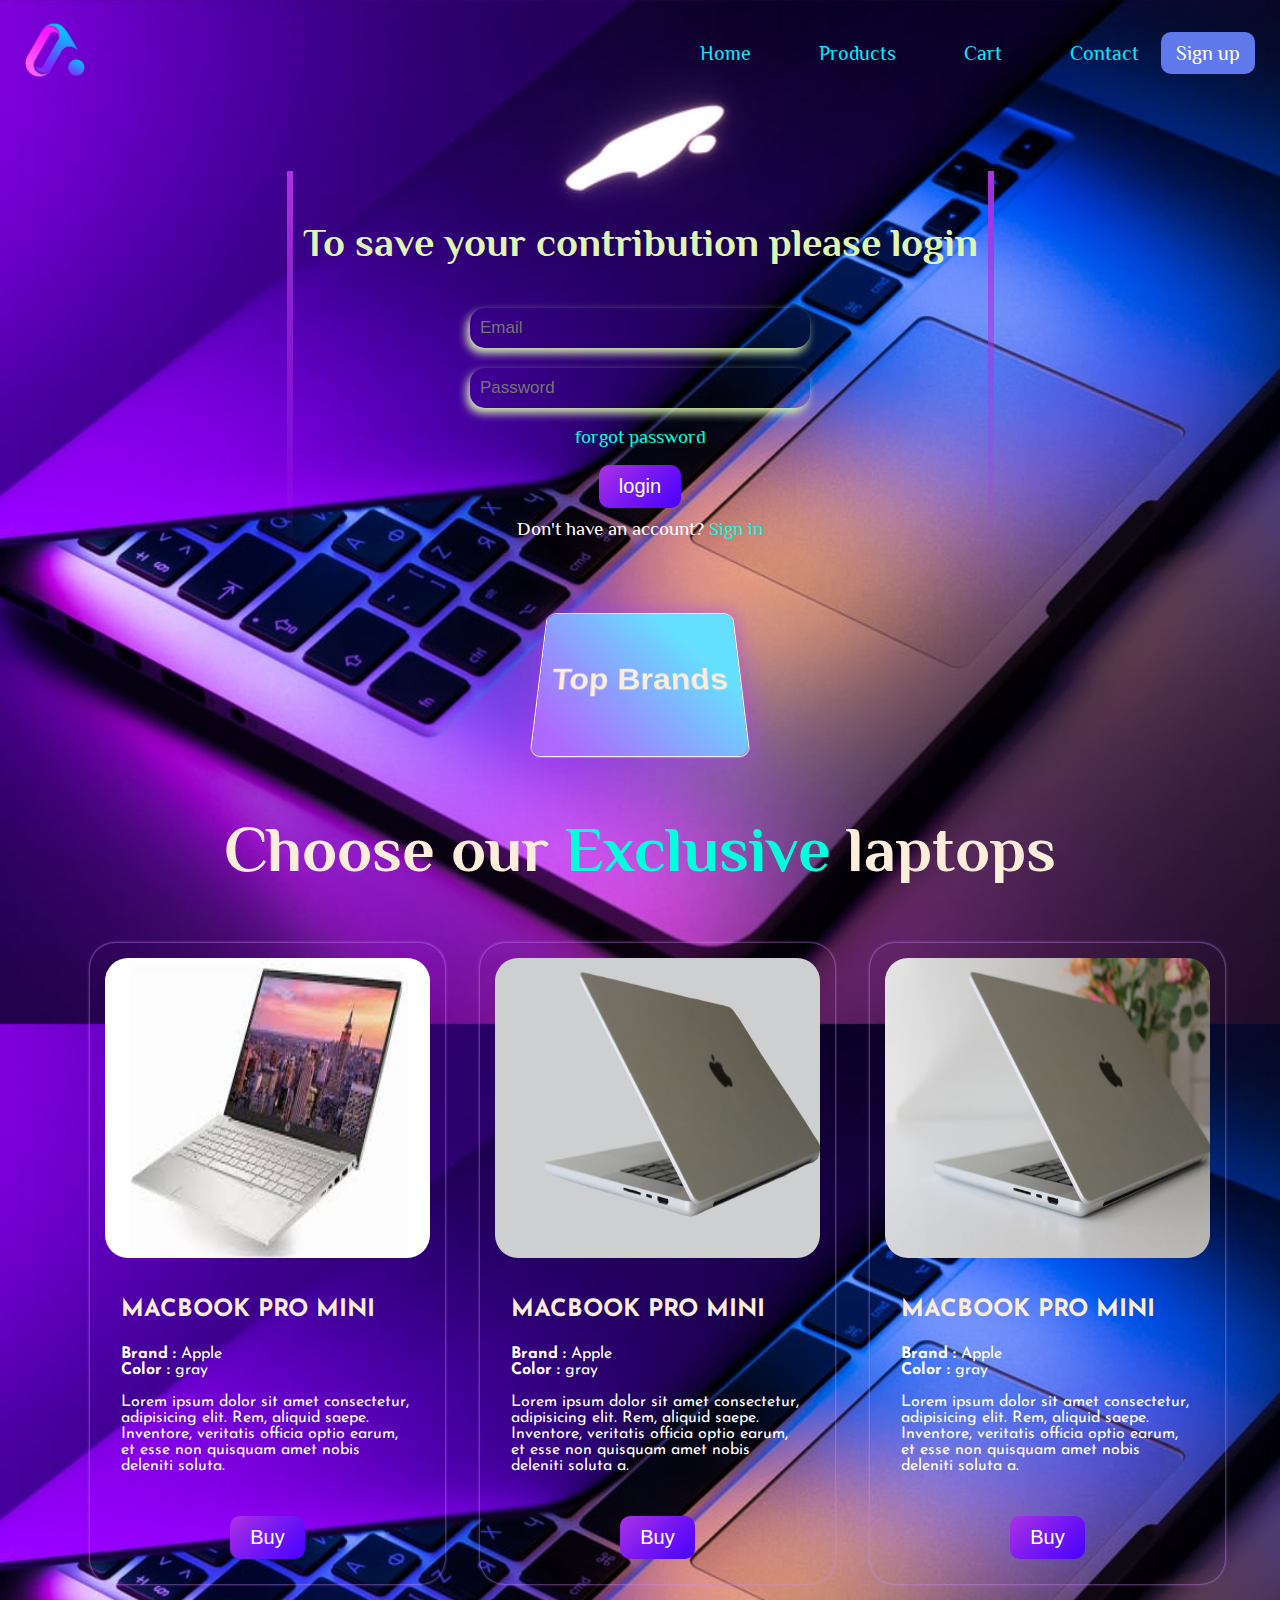
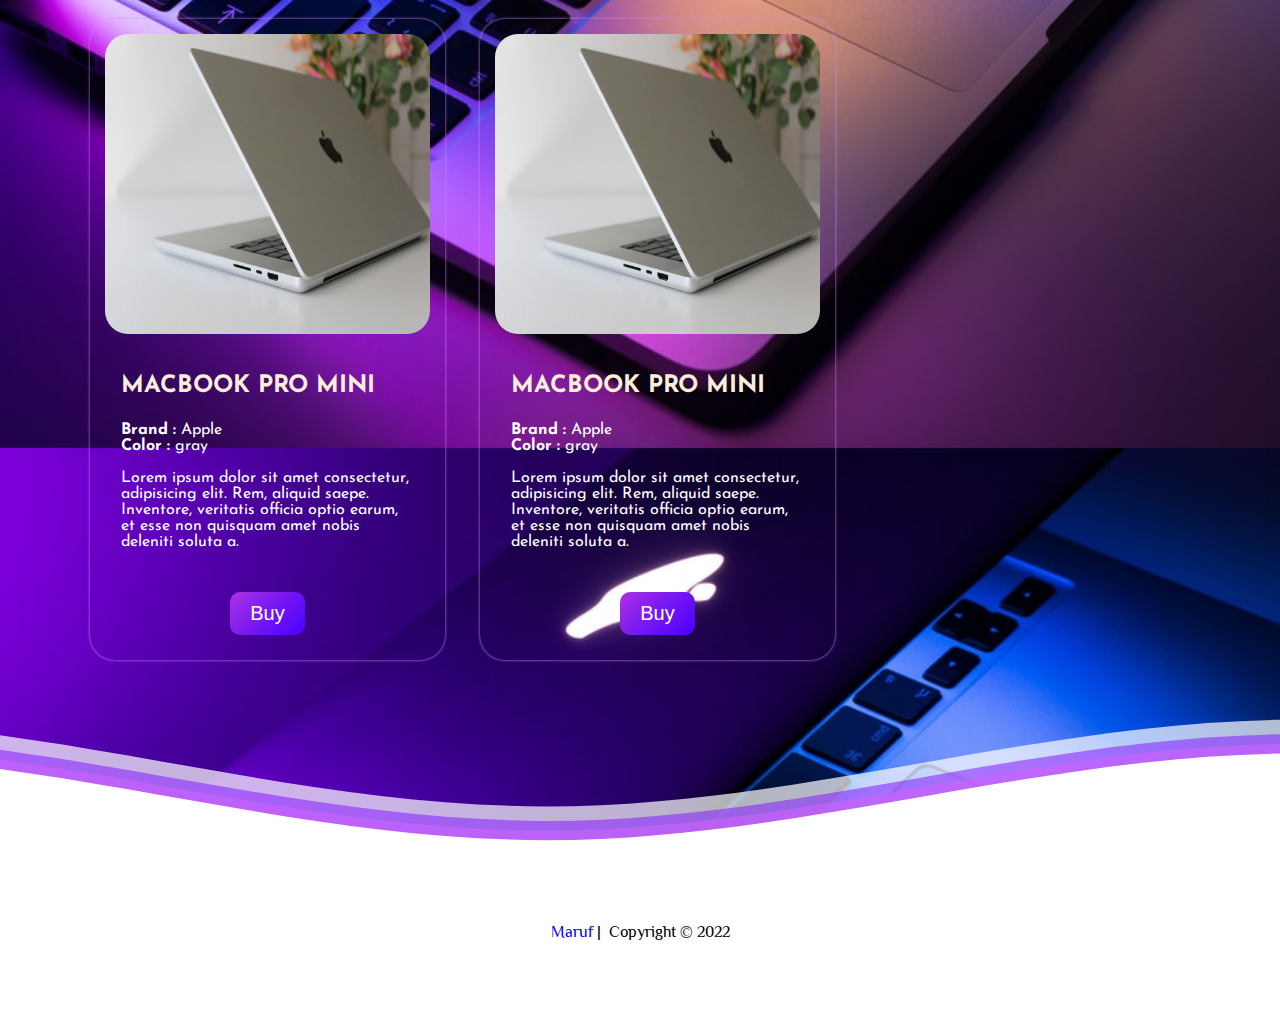
==== html&css/index.html @ 0e99685a "ui updated" ====
<!DOCTYPE html>
<html lang="en">
  <head>
    <meta charset="UTF-8" />
    <meta http-equiv="X-UA-Compatible" content="IE=edge" />
    <meta name="viewport" content="width=device-width, initial-scale=1.0" />
    <title>Document</title>
    <link rel="stylesheet" href="style.css" />
    <link
      rel="stylesheet"
      href="https://cdnjs.cloudflare.com/ajax/libs/animate.css/4.1.1/animate.min.css"
    />
  </head>
  <body>
    <header>
      <nav class="navbar">
        <div>
          <img class="nav-img" src="img/logo.png" alt="" />
        </div>
        <div>
          <div class="right-nav nav-flex-column">
            <div class="nav-item nav-flex-column">
              <a href="" class="nav-attribute">Home</a>
              <a href="" class="nav-attribute">Products</a>
              <a href="" class="nav-attribute">Cart</a>
              <a href="" class="nav-attribute">Contact</a>
            </div>
            <div>
              <a class="signup-btn">Sign up</a>
            </div>
          </div>
        </div>
      </nav>
    </header>
    <section class="section-1">
      <div class="login">
        <h2 class="login-heading">To save your contribution please login</h2>
        <input placeholder="Email" type="text" />
        <input placeholder="Password" type="password" />
        <a class="auth-link special-color" href="http://google.com"
          >forgot password</a
        >
        <button class="button">login</button>
        <div>
          <a class="auth-link special-color" href="http://"
            ><span class="colour-White">Don't have an account?</span> Sign in
          </a>
        </div>
      </div>
      <section class="extra-section">
        <div class="all">
          <div class="lefter">
            <div class="text">APPLE</div>
          </div>
          <div class="left">
            <div class="text">HP</div>
          </div>
          <div class="center">
            <div class="explainer"><span>Top Brands</span></div>
          </div>
          <div class="right">
            <div class="text">ASUS</div>
          </div>
          <div class="righter">
            <div class="text nf">LENOVO</div>
          </div>
        </div>
      </section>
      <h1>Choose our <span class="special-color">Exclusive</span> laptops</h1>
      <div>
        <div class="container">
          <div class="product">
            <img class="box" src="img/lp4.jpg" alt="" />
            <div class="module">
              <p class="product-name">
                <strong>MACBOOK PRO MINI</strong> <br />
              </p>
              <strong>Brand :</strong> Apple <br />
              <strong>Color :</strong> gray <br />
              <p>
                Lorem ipsum dolor sit amet consectetur, adipisicing elit. Rem,
                aliquid saepe. Inventore, veritatis officia optio earum, et esse
                non quisquam amet nobis deleniti soluta.
              </p>
            </div>
            <button class="button">Buy</button>
          </div>
          <div class="product">
            <img class="box" src="img/lp1.png" alt="" />
            <div class="module">
              <p class="product-name">
                <strong>MACBOOK PRO MINI</strong> <br />
              </p>
              <strong>Brand :</strong> Apple <br />
              <strong>Color :</strong> gray <br />
              <p>
                Lorem ipsum dolor sit amet consectetur, adipisicing elit. Rem,
                aliquid saepe. Inventore, veritatis officia optio earum, et esse
                non quisquam amet nobis deleniti soluta a.
              </p>
            </div>
            <button class="button">Buy</button>
          </div>
          <div class="product">
            <img class="box" src="img/lp2.jpg" alt="" />
            <div class="module">
              <p class="product-name">
                <strong>MACBOOK PRO MINI</strong> <br />
              </p>
              <strong>Brand :</strong> Apple <br />
              <strong>Color :</strong> gray <br />
              <p>
                Lorem ipsum dolor sit amet consectetur, adipisicing elit. Rem,
                aliquid saepe. Inventore, veritatis officia optio earum, et esse
                non quisquam amet nobis deleniti soluta a.
              </p>
            </div>
            <button class="button">Buy</button>
          </div>
          <div class="product">
            <img class="box" src="img/lp2.jpg" alt="" />
            <div class="module">
              <p class="product-name">
                <strong>MACBOOK PRO MINI</strong> <br />
              </p>
              <strong>Brand :</strong> Apple <br />
              <strong>Color :</strong> gray <br />
              <p>
                Lorem ipsum dolor sit amet consectetur, adipisicing elit. Rem,
                aliquid saepe. Inventore, veritatis officia optio earum, et esse
                non quisquam amet nobis deleniti soluta a.
              </p>
            </div>
            <button class="button">Buy</button>
          </div>
          <div class="product">
            <img class="box" src="img/lp2.jpg" alt="" />
            <div class="module">
              <p class="product-name">
                <strong>MACBOOK PRO MINI</strong> <br />
              </p>
              <strong>Brand :</strong> Apple <br />
              <strong>Color :</strong> gray <br />
              <p>
                Lorem ipsum dolor sit amet consectetur, adipisicing elit. Rem,
                aliquid saepe. Inventore, veritatis officia optio earum, et esse
                non quisquam amet nobis deleniti soluta a.
              </p>
            </div>
            <button class="button">Buy</button>
          </div>
        </div>
      </div>

      <!------------------------------- footer --------------------------------------------->
      <!--Waves Container-->
      <div class="dewo">
        <svg
          class="waves"
          xmlns="http://www.w3.org/2000/svg"
          xmlns:xlink="http://www.w3.org/1999/xlink"
          viewBox="0 24 150 28"
          preserveAspectRatio="none"
          shape-rendering="auto"
        >
          <defs>
            <path
              id="gentle-wave"
              d="M-160 44c30 0 58-18 88-18s 58 18 88 18 58-18 88-18 58 18 88 18 v44h-352z"
            />
          </defs>
          <g class="parallax">
            <use
              xlink:href="#gentle-wave"
              x="48"
              y="0"
              fill="rgba(255,255,255,0.7)"
            />
            <use
              xlink:href="#gentle-wave"
              x="48"
              y="3"
              fill="rgba(136, 33, 255, 0.568)"
            />
            <use
              xlink:href="#gentle-wave"
              x="48"
              y="5"
              fill="rgba(205, 98, 255, 0.603)"
            />
            <use xlink:href="#gentle-wave" x="48" y="7" fill="#fff" />
          </g>
        </svg>
        <div class="content flex">
          <p>
            <a href="https://github.com/mamaruf04?tab=repositories"> Maruf</a>
            |  Copyright © 2022
          </p>
        </div>
      </div>
      <!--Waves end-->
    </section>
  </body>
</html>
---- html&css/style.css ----
@import url("https://fonts.googleapis.com/css2?family=Josefin+Sans:wght@300;400;700&family=Philosopher:wght@400;700&display=swap");

html,
body {
  background-image: url(bg.jpg);
  background-size: contain;
  margin: 0;
}
.navbar {
  font-family: Philosopher;
  padding: 20px 25px;
  display: flex;
  justify-content: space-between;
  align-items: flex-start;
}
.nav-img {
  width: 60px;
}
.nav-item {
  width: 50%;
  display: flex;
  font-size: 20px;
  font-weight: 500;
  justify-content: space-evenly;
  align-items: flex-end;
  text-decoration: none;
  color: white;
  transition: 0.2s;
  padding: 12px;
  gap: 3rem;
}
.right-nav .nav-item a {
  padding: 10px;
}
.nav-attribute {
  color: rgb(0, 238, 255);
  padding: 0 5px;
  text-decoration: none;
}
.nav-attribute:hover {
  color: rgb(221, 247, 178);
  transition: 0.2s ease-out;
}
.right-nav {
  display: flex;
  align-items: center;
  justify-content: space-between;
}
.signup-btn {
  background-color: rgb(96, 122, 236);
  padding: 10px 15px;
  border-radius: 10px;
  color: white;
  font-size: 20px;
  transition: 0.2s;
}
.signup-btn:hover {
  background-color: white;
  color: rgb(96, 122, 236);
  transition: 0.2s;
}
.section-1 {
  margin: 0 auto 0 auto;
  background-size: contain;
  display: flex;
  overflow: hidden;
  flex-direction: column;
  justify-content: center;
  align-items: center;
  font-family: "Philosopher", sans-serif;
  /* color: rgba(136, 33, 255, 0.568); */
}
.login-heading {
  font-size: 2.5rem;
  color: rgb(221, 247, 178);
}
.login {
  display: flex;
  flex-direction: column;
  justify-content: center;
  align-items: center;
  margin-top: 65px;
  padding: 10px;
  border-width: 6px;
  border-style: solid;
  border-image: linear-gradient(to bottom, #ac32e4, rgba(0, 0, 0, 0)) 1 100%;
}
h1 {
  font-size: 4rem;
  color: #fdeedc;
  border-radius: 15px;
  padding: 15px;
}
.special-color {
  color: rgb(0, 255, 221);
}
input {
  background: none;
  box-shadow: rgb(221, 247, 178) -3px 5px 10px;
  font-size: 17px;
  color: #ffffff;
  padding: 10px 10px;
  width: 20rem;
  border: none;
  border-radius: 15px;
  margin: 10px 0;
}
input:hover {
  box-shadow: rgb(221, 247, 178) -8px 5px 20px;
  border: none;
}
.button {
  background: linear-gradient(-225deg, #ac32e4 0%, #7918f2 48%, #4801ff 100%);
  padding: 10px 20px;
  border-radius: 10px;
  color: white;
  font-size: 20px;
  transition: 0.2s;
  border: none;
  margin: 10px 0;
}
.button:hover {
  background: radial-gradient(
    circle at 10% 20%,
    rgb(64, 84, 178) 0%,
    rgb(219, 2, 234) 90%
  );
  color: white;
  transform: translate(-2px, 1px);
}
.auth-link {
  margin: 8px;
  font-size: 1.2rem;
  /* color: rgb(96, 122, 236); */
  font-weight: 500;
}
.colour-White {
  color: #ffffff;
}
a {
  text-decoration: none;
}
.module {
  font-family: "Josefin Sans", sans-serif;
  max-width: 350px;
  padding: 1rem;
  color: rgb(255, 255, 255);
  border-width: 3px;
  border-image: linear-gradient(to bottom, rgb(0, 255, 221), rgba(1, 0, 0, 0)) 1
    100%;
}
.container {
  max-width: 1100px;
  height: 100%;
  display: grid;
  flex-wrap: wrap;
  grid-template-columns: repeat(3, 1fr);
  justify-content: space-between;
  align-items: center;
  margin-bottom: 50px;
  gap: 35px;
}
.product {
  display: flex;
  flex-direction: column;
  justify-content: center;
  align-items: center;
  padding: 15px;
  border-radius: 25px;
  box-shadow: rgb(207, 140, 252) 0px 0px 3px 0px;
  transition: all 0.4s;
}
.product:hover {
  box-shadow: rgb(207, 140, 252) 0px 0px 5px 3px;
  transition: all 0.4s;
}
.product-name {
  font-size: 1.5rem;
  color: #fdeedc;
}
.container .product .box {
  width: 325px;
  height: 300px;
  border-radius: 23px;
  box-shadow: rgb(222, 184, 248) 0px 0px 0px 0px;
  background-color: #cdcfd1;
}

/* -------------
section extra
---------------- */

.extra-section {
  font-family: "Raleway", sans-serif;
  position: relative;
  /* background-image: radial-gradient(circle at center, #899dc4, #495d84); */
  background-size: cover;
  background-repeat: no-repeat;
  height: 100%;
  /* overflow: hidden; */
  display: flex;
  justify-content: center;
  align-items: center;
  /* background: radial-gradient(ellipse at bottom, #1b2735, #090a0f); */
  font-weight: 300;
  margin-top: 3rem;
}
.all {
  display: flex;
  perspective: 10px;
  transform: perspective(300px) rotateX(20deg);
  will-change: perspective;
  perspective-origin: center center;
  transition: all 1.3s ease-out;
  justify-content: center;
  transform-style: preserve-3d;
}
.all:hover {
  perspective: 1000px;
  transition: all 1.3s ease-in;
  transform: perspective(10000px) rotateX(0deg);
}
.all.text {
  opacity: 1;
}
.all > div {
  opacity: 1;
  transition-delay: 0s;
}
.all.explainer {
  opacity: 0;
}
.left,
.center,
.right,
.lefter,
.righter {
  width: 200px;
  height: 150px;
  transform-style: preserve-3d;
  border-radius: 10px;
  border: 1px solid #fff;
  box-shadow: 0 0 20px 5px rgba(170, 53, 248, 0.4);
  opacity: 1;
  transition: all 0.3s ease;
  transition-delay: 1s;
  position: relative;
  background-position: center center;
  background-size: cover;
  background-repeat: no-repeat;
  cursor: pointer;
  background-blend-mode: color-burn;
}
.left:hover,
.center:hover,
.right:hover,
.lefter:hover,
.righter:hover {
  box-shadow: 0 0 20px 10px rgba(129, 129, 255, 0.6);
  background-color: rgba(219, 165, 255, 0.137);
}

.text {
  transform: translateY(30px);
  opacity: 1;
  transition: all 0.3s ease;
  bottom: 0;
  left: 5px;
  position: absolute;
  will-change: transform;
  color: rgb(255, 255, 255);
  font-weight: 600;
  text-shadow: 0 0 5px rgba(100, 100, 255, 0.6);
  width: 100%;
  text-align: center;
}
.lefter {
  transform: translateX(-60px) translateZ(-50px) rotateY(-10deg);
  /* background-image: url(https://cdn3.iconfinder.com/data/icons/other-icons/48/organization-512.png); */
  background-image: url(bg.jpg);
}
.left {
  transform: translateX(-30px) translateZ(-25px) rotateY(-5deg);
  /* background-image: url(https://cdn3.iconfinder.com/data/icons/other-icons/48/creative_draw-512.png); */
  background-image: url(img/lp4.jpg);
}
.center {
  opacity: 1;
  /* background-image: url(https://cdn3.iconfinder.com/data/icons/other-icons/48/app_window-512.png); */
  background-image: url(img/lp5.png);
}
.right {
  transform: translateX(30px) translateZ(-25px) rotateY(5deg);
  /* background-image: url(https://cdn3.iconfinder.com/data/icons/other-icons/48/cloud_weather-512.png); */
  background-image: url(img/lp6.jpg);
}
.righter {
  transform: translateX(60px) translateZ(-50px) rotateY(10deg);
  /* background-image: url(https://cdn3.iconfinder.com/data/icons/other-icons/48/search-512.png); */
  background-image: url(img/lp3.jpg);
}
.explainer {
  font-weight: 700;
  font-size: 2rem;
  color: #fdeedc;
  transition: all 0.6s ease;
  width: 100%;
  height: 100%;
  background: linear-gradient(
    45.8deg,
    rgb(175, 104, 254) 9.3%,
    rgb(101, 223, 255) 75.1%
  );
  /* background-image: radial-gradient(
    circle at center top,
    rgb(207, 140, 252),
    rgb(58, 94, 255)
  ); */
  border-radius: 10px;
  /* text-shadow: 0 0 10px rgba(255, 255, 255, 0.514); */
  display: flex;
  justify-content: center;
  align-items: center;
  text-align: center;
}

/* ------------------------------------------footer--------------------------- */
.dewo {
  width: 100%;
}
.content {
  position: relative;
  height: 20vh;
  text-align: center;
  background-color: white;
  font-family: "Philosopher", sans-serif;
}
.flex {
  /*Flexbox for containers*/
  display: flex;
  justify-content: center;
  align-items: center;
  text-align: center;
}

.waves {
  position: relative;
  width: 100%;
  height: 15vh;
  margin-bottom: -7px; /*Fix for safari gap*/
  min-height: 100px;
  max-height: 150px;
}

/* .content {
  position: relative;
  height: 20vh;
  text-align: center;
  background-color: rgb(205, 98, 255);
} */

/* Animation */

.parallax > use {
  animation: move-forever 25s cubic-bezier(0.55, 0.5, 0.45, 0.5) infinite;
}
.parallax > use:nth-child(1) {
  animation-delay: -2s;
  animation-duration: 7s;
}
.parallax > use:nth-child(2) {
  animation-delay: -3s;
  animation-duration: 10s;
}
.parallax > use:nth-child(3) {
  animation-delay: -4s;
  animation-duration: 13s;
}
.parallax > use:nth-child(4) {
  animation-delay: -5s;
  animation-duration: 20s;
}
@keyframes move-forever {
  0% {
    transform: translate3d(-90px, 0, 0);
  }
  100% {
    transform: translate3d(85px, 0, 0);
  }
}
/*-----------------
 responsive 
 ------------------*/
@media only screen and (max-width: 644px) {
  body {
    background-image: url(bg.jpg);
    background-size: cover;
    margin: 0;
  }
  .nav-flex-column {
    flex-direction: column;
    justify-content: center;
    align-items: center;
    margin-bottom: 40px;
  }
  .right-nav {
    position: fixed;
    height: 100vh;
    background: hsl(283, 100%, 63%);
    right: 0px;
    top: 0px;
    padding: 0rem 5rem;
    z-index: 1;
  }
  .login {
    margin-top: 0px;
  }
  .login-heading {
    font-size: 1rem;
  }

  h1 {
    font-size: 3rem;
    text-align: center;
    padding: 0.5rem;
  }
  .container {
    grid-template-columns: repeat(1, 1fr);
  }
  .module {
    padding: 1rem;
    margin: 0 1rem;
  }
  .button {
    padding: 10px 20 px;
    width: 5rem;
    font-size: 20px;
    font-weight: 700;
  }
  .product {
    /* margin-top: rem; */
    margin: 2rem;
  }

  /* -------------------------- */

  .all {
    flex-direction: column;
    perspective: 0px;
    transform: perspective(00px) rotateX(0deg);
    height: 100%;
    width: 100%;
    display: grid;
    grid-template-columns: repeat(1, 1fr);
    align-items: center;
  }
  .left {
    transform: translateX(0px) translateZ(0px) rotateY(0deg);
    order: 2;
  }
  .right {
    transform: translateX(0px) translateZ(0px) rotateY(0deg);
    order: 2;
  }
  .righter {
    transform: translateX(0px) translateZ(0px) rotateY(0deg);
    order: 2;
  }
  .lefter {
    transform: translateX(0px) translateZ(0px) rotateY(0deg);
    order: 2;
  }
  .center {
    order: 1;
    height: 90%;
  }
  .text {
    font-family: josefin sans;
    height: 100%;
    font-weight: 600;
    font-size: 1.6rem;
  }
  /* -----------footer------------------- */
  .waves {
    height: 40px;
    min-height: 40px;
  }
  .content {
    height: 30vh;
  }
  h1 {
    font-size: 24px;
  }
}
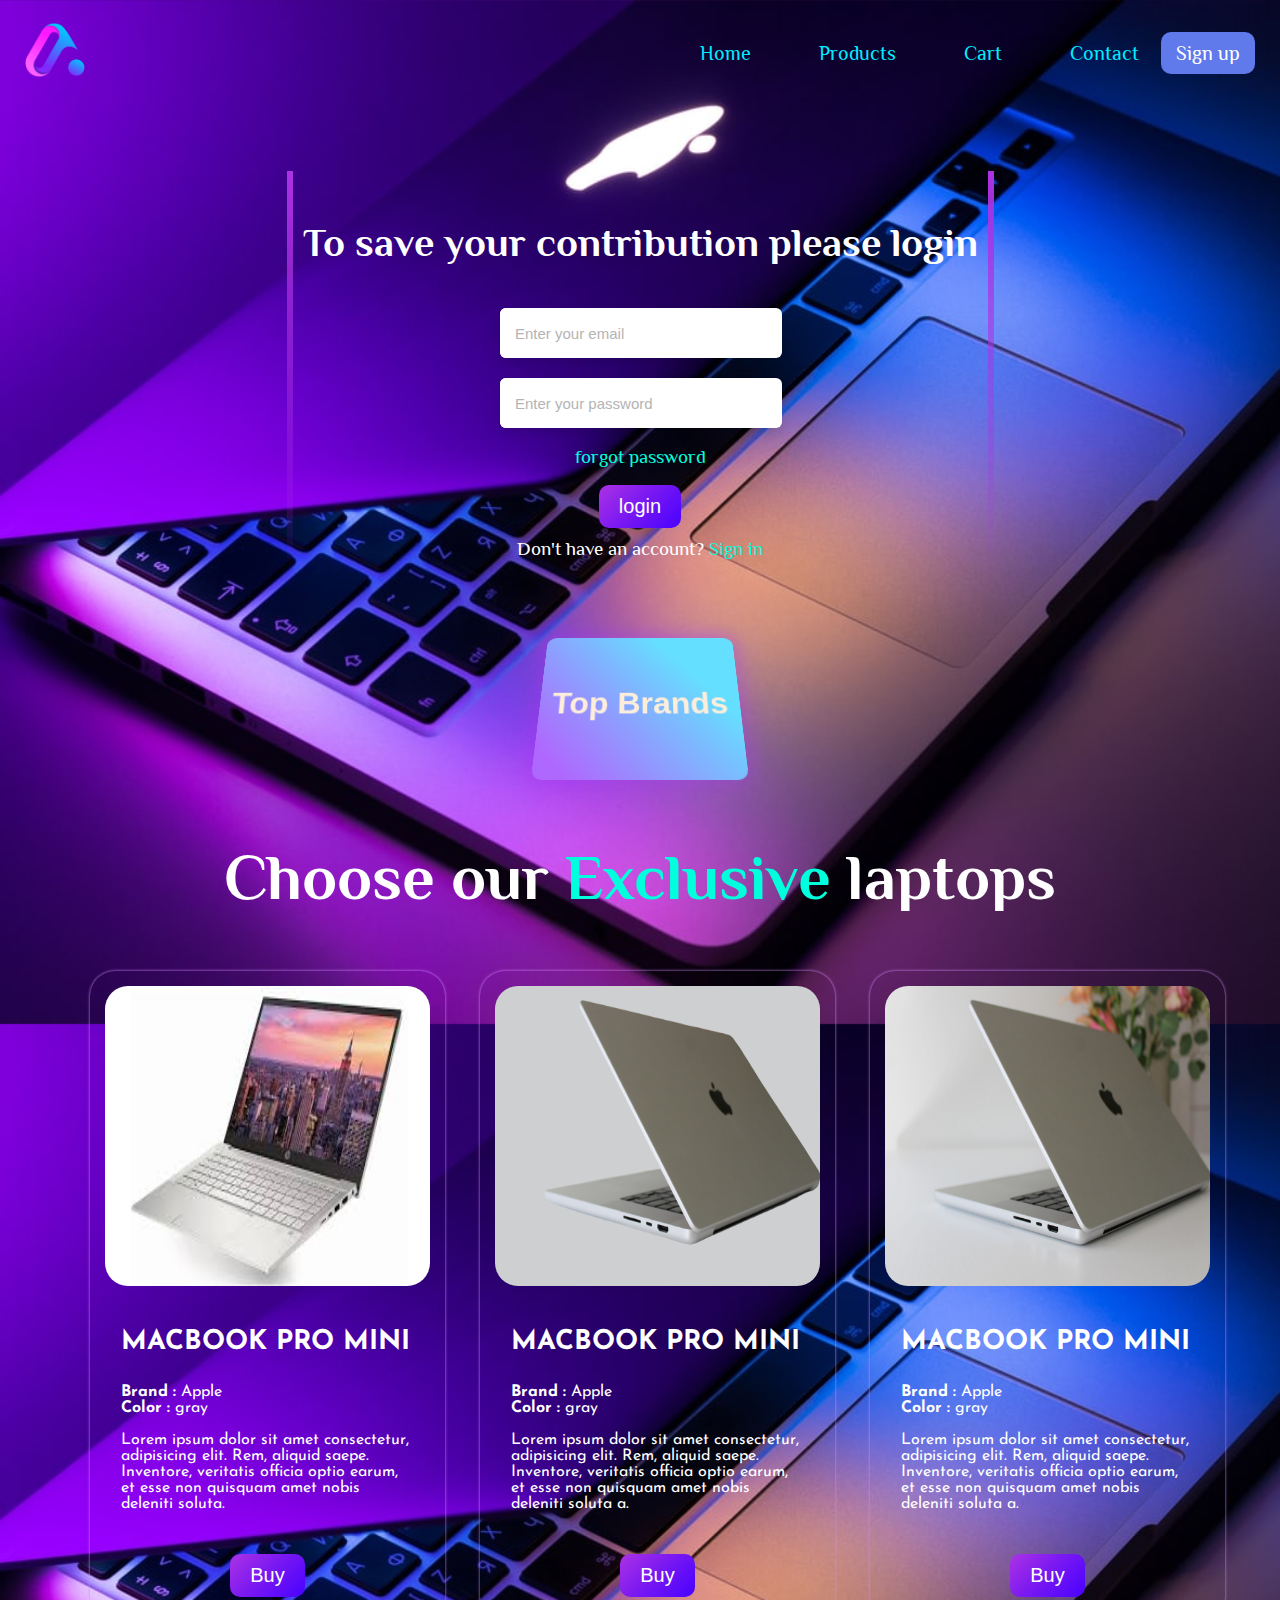
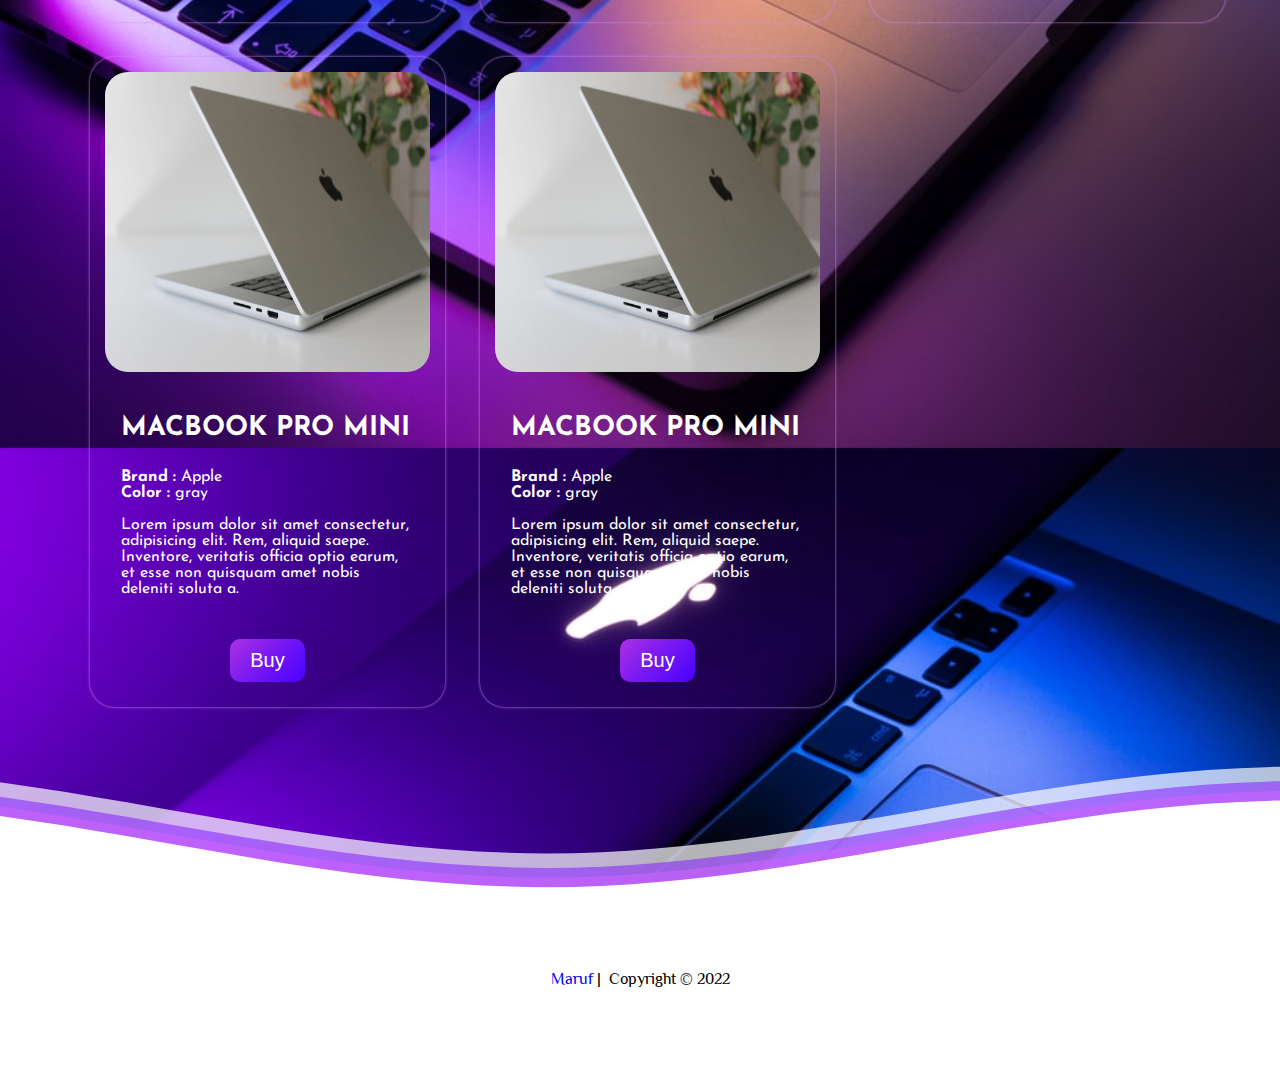
==== commit 4efb1ed5: "mobile nav ui updated" ====
--- a/html&css/index.html
+++ b/html&css/index.html
@@ -10,6 +10,13 @@
       rel="stylesheet"
       href="https://cdnjs.cloudflare.com/ajax/libs/animate.css/4.1.1/animate.min.css"
     />
+    <!-- Unicons CSS -->
+    <link
+      rel="stylesheet"
+      href="https://unicons.iconscout.com/release/v4.0.0/css/line.css"
+    />
+    <!-- nav css menu -->
+    <link href="https://css.gg/menu-right.css" rel="stylesheet" />
   </head>
   <body>
     <header>
@@ -18,7 +25,22 @@
           <img class="nav-img" src="img/logo.png" alt="" />
         </div>
         <div>
-          <div class="right-nav nav-flex-column">
+          <!-- ham bargar menu -->
+          <button class="menu" onclick="myFunction()" aria-label="Main Menu">
+            <svg width="100" height="100" viewBox="0 0 100 100">
+              <path
+                class="line line1"
+                d="M 20,29.000046 H 80.000231 C 80.000231,29.000046 94.498839,28.817352 94.532987,66.711331 94.543142,77.980673 90.966081,81.670246 85.259173,81.668997 79.552261,81.667751 75.000211,74.999942 75.000211,74.999942 L 25.000021,25.000058"
+              />
+              <path class="line line2" d="M 20,50 H 80" />
+              <path
+                class="line line3"
+                d="M 20,70.999954 H 80.000231 C 80.000231,70.999954 94.498839,71.182648 94.532987,33.288669 94.543142,22.019327 90.966081,18.329754 85.259173,18.331003 79.552261,18.332249 75.000211,25.000058 75.000211,25.000058 L 25.000021,74.999942"
+              />
+            </svg>
+          </button>
+          <!-- ----- -->
+          <div class="right-nav nav-btn-flex-column">
             <div class="nav-item nav-flex-column">
               <a href="" class="nav-attribute">Home</a>
               <a href="" class="nav-attribute">Products</a>
@@ -35,14 +57,42 @@
     <section class="section-1">
       <div class="login">
         <h2 class="login-heading">To save your contribution please login</h2>
-        <input placeholder="Email" type="text" />
-        <input placeholder="Password" type="password" />
+        <!-- Email input----- -->
+        <div class="input-field">
+          <input
+            type="email"
+            placeholder="Enter your email"
+            spellcheck="false"
+          />
+          <i class="uil uil-envelope email-icon"></i>
+        </div>
+        <!-- password input-->
+        <div class="input-field">
+          <input
+            placeholder="Enter your password"
+            type="password"
+            id="psw"
+            name="psw"
+            pattern="(?=.*\d)(?=.*[a-z])(?=.*[A-Z]).{8,}"
+            title="Must contain at least one number and one uppercase and lowercase letter, and at least 8 or more characters"
+            required
+          />
+          <i class="uil uil-check-circle" id="passOk"></i>
+        </div>
+        <!------------- password valid signal-->
+        <div id="message">
+          <p id="letter" class="invalid">A <b>lowercase</b> letter</p>
+          <p id="capital" class="invalid">A <b>uppercase</b> letter</p>
+          <p id="number" class="invalid">A <b>number</b></p>
+          <p id="length" class="invalid">Minimum <b>8 characters</b></p>
+        </div>
+        <!-- ------- -->
         <a class="auth-link special-color" href="http://google.com"
           >forgot password</a
         >
         <button class="button">login</button>
         <div>
-          <a class="auth-link special-color" href="http://"
+          <a class="auth-link special-color" href=""
             ><span class="colour-White">Don't have an account?</span> Sign in
           </a>
         </div>
@@ -201,4 +251,5 @@
       <!--Waves end-->
     </section>
   </body>
+  <script src="script.js"></script>
 </html>
--- a/html&css/style.css
+++ b/html&css/style.css
@@ -38,7 +38,7 @@
   text-decoration: none;
 }
 .nav-attribute:hover {
-  color: rgb(221, 247, 178);
+  color: #ffffff;
   transition: 0.2s ease-out;
 }
 .right-nav {
@@ -59,6 +59,9 @@
   color: rgb(96, 122, 236);
   transition: 0.2s;
 }
+.menu {
+  display: none;
+}
 .section-1 {
   margin: 0 auto 0 auto;
   background-size: contain;
@@ -72,7 +75,7 @@
 }
 .login-heading {
   font-size: 2.5rem;
-  color: rgb(221, 247, 178);
+  color: #ffffff;
 }
 .login {
   display: flex;
@@ -87,28 +90,96 @@
 }
 h1 {
   font-size: 4rem;
-  color: #fdeedc;
+  color: #ffffff;
   border-radius: 15px;
   padding: 15px;
 }
 .special-color {
   color: rgb(0, 255, 221);
 }
-input {
-  background: none;
-  box-shadow: rgb(221, 247, 178) -3px 5px 10px;
-  font-size: 17px;
-  color: #ffffff;
-  padding: 10px 10px;
-  width: 20rem;
+/* ----------------------- */
+.input-field {
+  position: relative;
+  height: 50px;
+  width: 280px;
+  border-radius: 6px;
+  background-color: #fff;
+  margin: 10px 0;
+  box-shadow: 0 5px 10px rgba(0, 0, 0, 0.1);
+}
+.input-field input {
+  height: 100%;
+  width: 90%;
   border: none;
-  border-radius: 15px;
-  margin: 10px 0;
-}
-input:hover {
-  box-shadow: rgb(221, 247, 178) -8px 5px 20px;
-  border: none;
-}
+  outline: none;
+  border-radius: 6px;
+  padding: 0 15px;
+  font-size: 15px;
+  font-weight: 400;
+  color: #333;
+}
+input::placeholder {
+  color: #b4b4b4;
+}
+.input-field .email-icon {
+  position: absolute;
+  right: 15px;
+  top: 50%;
+  transform: translateY(-50%);
+  font-size: 22px;
+  color: #b4b4b4;
+}
+/* -----------------
+password validation
+------ -------------*/
+
+/* The message box is shown when the user clicks on the password field */
+#message {
+  display: none;
+  background: #f1f1f1;
+  color: #000;
+  position: absolute;
+  top: 360px;
+  left: 825px;
+  padding: 10px;
+  border-radius: 10px;
+}
+
+#message p {
+  padding: 5px 10px;
+  font-size: 16px;
+}
+#passOk {
+  display: inline;
+  position: absolute;
+  right: 14px;
+  top: 50%;
+  transform: translateY(-50%);
+  font-size: 22px;
+  color: #b4b4b4;
+}
+
+/* Add a green text color and a checkmark when the requirements are right */
+.valid {
+  color: rgb(20, 185, 20);
+}
+
+.valid:before {
+  position: relative;
+  content: "✔";
+}
+
+/* Add a red text color and an "x" when the requirements are wrong */
+.invalid {
+  color: red;
+}
+
+.invalid:before {
+  position: relative;
+  content: "✖";
+}
+
+/* =================== */
 .button {
   background: linear-gradient(-225deg, #ac32e4 0%, #7918f2 48%, #4801ff 100%);
   padding: 10px 20px;
@@ -126,7 +197,9 @@
     rgb(219, 2, 234) 90%
   );
   color: white;
-  transform: translate(-2px, 1px);
+}
+.button:active {
+  transform: translate(-5px, 5px);
 }
 .auth-link {
   margin: 8px;
@@ -175,8 +248,9 @@
   transition: all 0.4s;
 }
 .product-name {
-  font-size: 1.5rem;
-  color: #fdeedc;
+  font-size: 1.7rem;
+  /* color: crimson; */
+  /* color: linear-gradient(-225deg, #ac32e4 0%, #7918f2 48%, #4801ff 100%); */
 }
 .container .product .box {
   width: 325px;
@@ -193,15 +267,12 @@
 .extra-section {
   font-family: "Raleway", sans-serif;
   position: relative;
-  /* background-image: radial-gradient(circle at center, #899dc4, #495d84); */
   background-size: cover;
   background-repeat: no-repeat;
   height: 100%;
-  /* overflow: hidden; */
   display: flex;
   justify-content: center;
   align-items: center;
-  /* background: radial-gradient(ellipse at bottom, #1b2735, #090a0f); */
   font-weight: 300;
   margin-top: 3rem;
 }
@@ -239,7 +310,7 @@
   height: 150px;
   transform-style: preserve-3d;
   border-radius: 10px;
-  border: 1px solid #fff;
+  margin: 5px;
   box-shadow: 0 0 20px 5px rgba(170, 53, 248, 0.4);
   opacity: 1;
   transition: all 0.3s ease;
@@ -399,24 +470,111 @@
   }
   .nav-flex-column {
     flex-direction: column;
+    justify-content: space-around;
+    align-items: center;
+  }
+  .nav-btn-flex-column {
+    flex-direction: column;
     justify-content: center;
     align-items: center;
-    margin-bottom: 40px;
   }
   .right-nav {
     position: fixed;
     height: 100vh;
     background: hsl(283, 100%, 63%);
-    right: 0px;
     top: 0px;
     padding: 0rem 5rem;
     z-index: 1;
-  }
+    transition: all 0.6s;
+    right: -300px;
+  }
+  .back {
+    right: 0px;
+  }
+  .nav-item {
+    margin-bottom: 30px;
+  }
+  /* ----------hambergar menu */
+
+  .menu {
+    background-color: transparent;
+    position: absolute;
+    border: none;
+    cursor: pointer;
+    display: flex;
+    padding: 0;
+    width: 60px;
+    height: 60px;
+    z-index: 2;
+    right: 10px;
+    top: 0px;
+    transition: all 0.7s;
+    background: hsl(283, 100%, 63%);
+  }
+  .menu-location {
+    right: 200px;
+    transition: all 0.7s;
+  }
+  button svg {
+    background-color: hsl(283, 100%, 63%);
+    border-radius: 50px;
+  }
+  .line {
+    fill: none;
+    stroke: black;
+    stroke-width: 6;
+    transition: stroke-dasharray 600ms cubic-bezier(0.4, 0, 0.2, 1),
+      stroke-dashoffset 600ms cubic-bezier(0.4, 0, 0.2, 1);
+  }
+  .line1 {
+    stroke-dasharray: 60 207;
+    stroke-width: 6;
+  }
+  .line2 {
+    stroke-dasharray: 60 60;
+    stroke-width: 6;
+  }
+  .line3 {
+    stroke-dasharray: 60 207;
+    stroke-width: 6;
+  }
+  .opened .line1 {
+    stroke-dasharray: 90 207;
+    stroke-dashoffset: -134;
+    stroke-width: 6;
+  }
+  .opened .line2 {
+    stroke-dasharray: 1 60;
+    stroke-dashoffset: -30;
+    stroke-width: 6;
+  }
+  .opened .line3 {
+    stroke-dasharray: 90 207;
+    stroke-dashoffset: -134;
+    stroke-width: 6;
+  }
+  /* /-----------------*  */
+
   .login {
     margin-top: 0px;
   }
   .login-heading {
     font-size: 1rem;
+  }
+  #message {
+    left: 120px;
+    top: 130px;
+    z-index: 2;
+    padding: 10px;
+  }
+  #message h3 {
+    display: none;
+  }
+  #message p {
+    padding: 0px 0px;
+    font-size: 16px;
+    margin-block-start: 5px;
+    margin-block-end: 0em;
   }
 
   h1 {
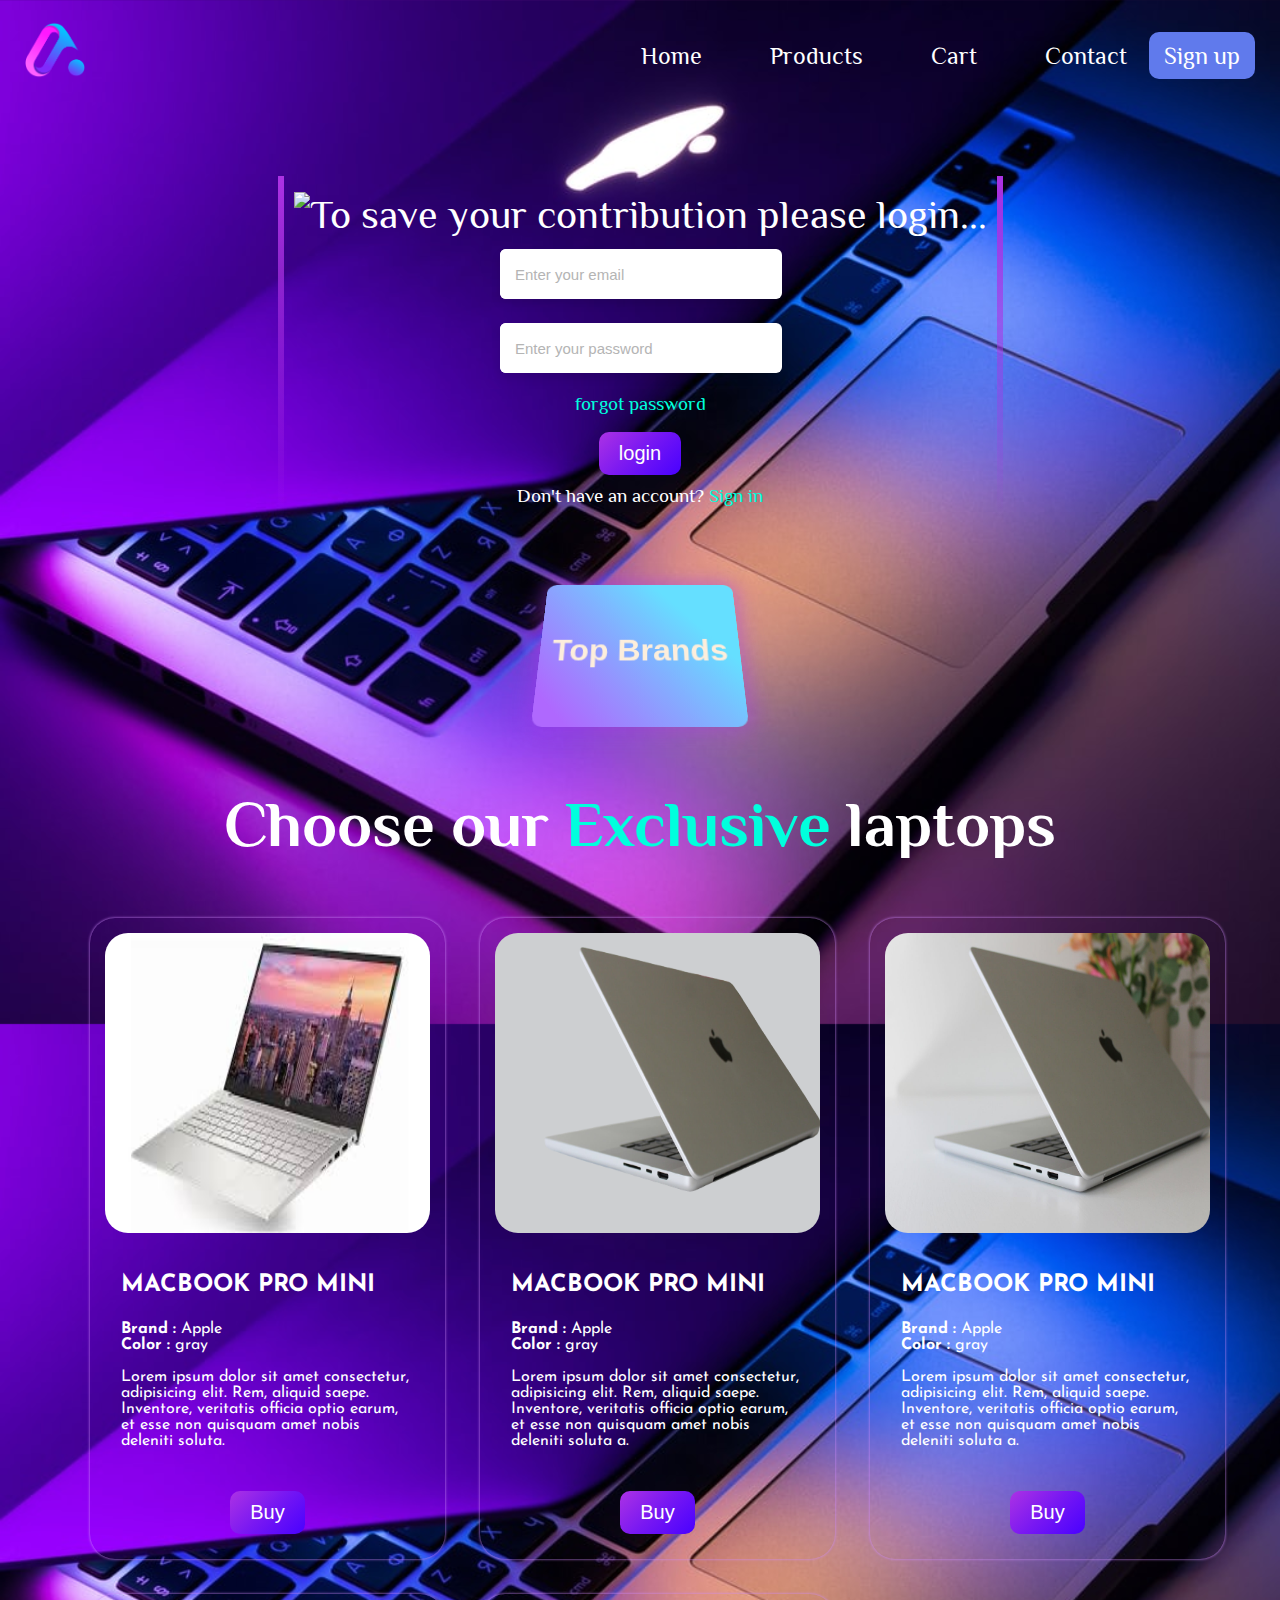
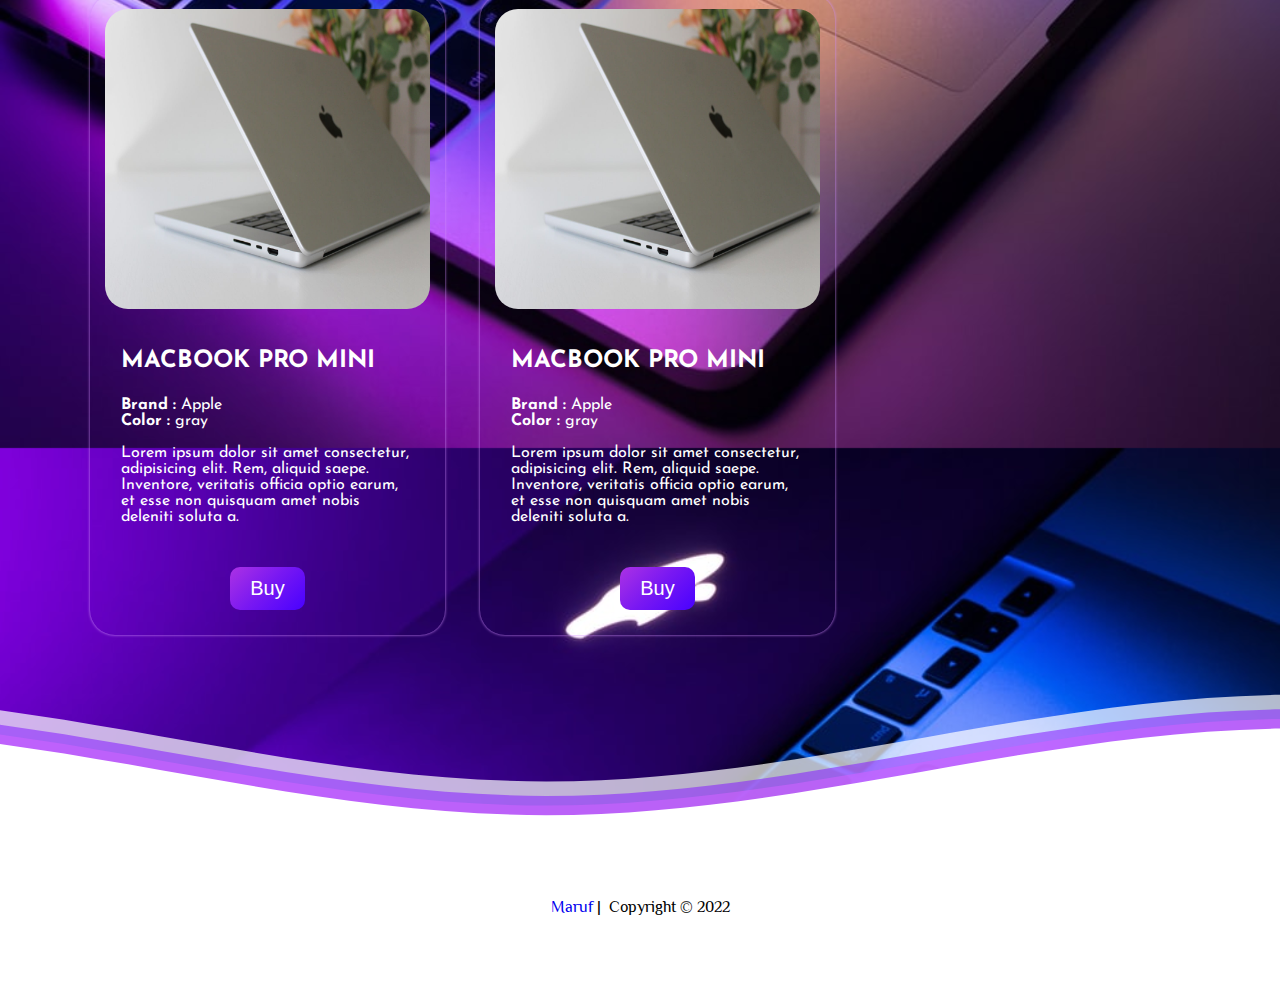
==== commit 82ce14c6: "ui update again" ====
--- a/html&css/index.html
+++ b/html&css/index.html
@@ -27,7 +27,7 @@
         <div>
           <!-- ham bargar menu -->
           <button class="menu" onclick="myFunction()" aria-label="Main Menu">
-            <svg width="100" height="100" viewBox="0 0 100 100">
+            <svg width="60" height="60" viewBox="0 0 100 100">
               <path
                 class="line line1"
                 d="M 20,29.000046 H 80.000231 C 80.000231,29.000046 94.498839,28.817352 94.532987,66.711331 94.543142,77.980673 90.966081,81.670246 85.259173,81.668997 79.552261,81.667751 75.000211,74.999942 75.000211,74.999942 L 25.000021,25.000058"
@@ -56,7 +56,19 @@
     </header>
     <section class="section-1">
       <div class="login">
-        <h2 class="login-heading">To save your contribution please login</h2>
+        <img
+          class="login-heading login-heading-pc"
+          src="https://readme-typing-svg.herokuapp.com?font=Philosopher&size=45&pause=1000&color=FFFFFF&center=true&vCenter=true&width=830&height=100&lines=To+save+your+contribution+please+login...;Next+time+you+can+access+your+data+easily+"
+          alt="To save your contribution please login..."
+        />
+        <!-- <h2 class="login-heading login-heading-mbl">
+          To save your contribution please login
+        </h2> -->
+        <img
+          class="login-heading login-heading-mbl"
+          src="https://readme-typing-svg.herokuapp.com?font=Philosopher&size=22&pause=500&color=FFFFFF&center=true&vCenter=true&width=460&height=50&lines=To+save+your+contribution+please+login...;Next+time+you+can+access+it+easily+"
+          alt="To save your contribution please login..."
+        />
         <!-- Email input----- -->
         <div class="input-field">
           <input
@@ -97,6 +109,9 @@
           </a>
         </div>
       </div>
+      <div>
+        <h2 class="brand-heading-mbl">Top Brands</h2>
+      </div>
       <section class="extra-section">
         <div class="all">
           <div class="lefter">
@@ -116,7 +131,9 @@
           </div>
         </div>
       </section>
-      <h1>Choose our <span class="special-color">Exclusive</span> laptops</h1>
+      <h1 class="product-heading">
+        Choose our <span class="special-color">Exclusive</span> laptops
+      </h1>
       <div>
         <div class="container">
           <div class="product">
--- a/html&css/style.css
+++ b/html&css/style.css
@@ -19,7 +19,7 @@
 .nav-item {
   width: 50%;
   display: flex;
-  font-size: 20px;
+  font-size: 24px;
   font-weight: 500;
   justify-content: space-evenly;
   align-items: flex-end;
@@ -33,12 +33,12 @@
   padding: 10px;
 }
 .nav-attribute {
-  color: rgb(0, 238, 255);
+  color: rgb(255, 255, 255);
   padding: 0 5px;
   text-decoration: none;
 }
 .nav-attribute:hover {
-  color: #ffffff;
+  color: rgb(96, 122, 236);
   transition: 0.2s ease-out;
 }
 .right-nav {
@@ -51,7 +51,7 @@
   padding: 10px 15px;
   border-radius: 10px;
   color: white;
-  font-size: 20px;
+  font-size: 24px;
   transition: 0.2s;
 }
 .signup-btn:hover {
@@ -76,6 +76,9 @@
 .login-heading {
   font-size: 2.5rem;
   color: #ffffff;
+}
+.login-heading-mbl {
+  display: none;
 }
 .login {
   display: flex;
@@ -104,7 +107,7 @@
   width: 280px;
   border-radius: 6px;
   background-color: #fff;
-  margin: 10px 0;
+  margin: 12px 0;
   box-shadow: 0 5px 10px rgba(0, 0, 0, 0.1);
 }
 .input-field input {
@@ -248,7 +251,7 @@
   transition: all 0.4s;
 }
 .product-name {
-  font-size: 1.7rem;
+  font-size: 1.5rem;
   /* color: crimson; */
   /* color: linear-gradient(-225deg, #ac32e4 0%, #7918f2 48%, #4801ff 100%); */
 }
@@ -263,7 +266,9 @@
 /* -------------
 section extra
 ---------------- */
-
+.brand-heading-mbl {
+  display: none;
+}
 .extra-section {
   font-family: "Raleway", sans-serif;
   position: relative;
@@ -302,8 +307,8 @@
   opacity: 0;
 }
 .left,
+.right,
 .center,
-.right,
 .lefter,
 .righter {
   width: 200px;
@@ -357,7 +362,6 @@
 }
 .center {
   opacity: 1;
-  /* background-image: url(https://cdn3.iconfinder.com/data/icons/other-icons/48/app_window-512.png); */
   background-image: url(img/lp5.png);
 }
 .right {
@@ -382,13 +386,7 @@
     rgb(175, 104, 254) 9.3%,
     rgb(101, 223, 255) 75.1%
   );
-  /* background-image: radial-gradient(
-    circle at center top,
-    rgb(207, 140, 252),
-    rgb(58, 94, 255)
-  ); */
   border-radius: 10px;
-  /* text-shadow: 0 0 10px rgba(255, 255, 255, 0.514); */
   display: flex;
   justify-content: center;
   align-items: center;
@@ -481,7 +479,7 @@
   .right-nav {
     position: fixed;
     height: 100vh;
-    background: hsl(283, 100%, 63%);
+    background: #ff34fff8;
     top: 0px;
     padding: 0rem 5rem;
     z-index: 1;
@@ -503,25 +501,19 @@
     cursor: pointer;
     display: flex;
     padding: 0;
-    width: 60px;
-    height: 60px;
+    margin-top: 20px;
     z-index: 2;
     right: 10px;
     top: 0px;
     transition: all 0.7s;
-    background: hsl(283, 100%, 63%);
   }
   .menu-location {
     right: 200px;
     transition: all 0.7s;
   }
-  button svg {
-    background-color: hsl(283, 100%, 63%);
-    border-radius: 50px;
-  }
   .line {
     fill: none;
-    stroke: black;
+    stroke: rgb(255, 255, 255);
     stroke-width: 6;
     transition: stroke-dasharray 600ms cubic-bezier(0.4, 0, 0.2, 1),
       stroke-dashoffset 600ms cubic-bezier(0.4, 0, 0.2, 1);
@@ -559,7 +551,13 @@
     margin-top: 0px;
   }
   .login-heading {
-    font-size: 1rem;
+    font-size: 1.2rem;
+  }
+  .login-heading-mbl {
+    display: block;
+  }
+  .login-heading-pc {
+    display: none;
   }
   #message {
     left: 120px;
@@ -577,7 +575,7 @@
     margin-block-end: 0em;
   }
 
-  h1 {
+  .product-heading {
     font-size: 3rem;
     text-align: center;
     padding: 0.5rem;
@@ -602,36 +600,38 @@
 
   /* -------------------------- */
 
+  .brand-heading-mbl {
+    display: block;
+    font-size: 2.5rem;
+    color: white;
+  }
+  .extra-section {
+    margin-top: 0;
+  }
   .all {
     flex-direction: column;
     perspective: 0px;
     transform: perspective(00px) rotateX(0deg);
-    height: 100%;
-    width: 100%;
     display: grid;
-    grid-template-columns: repeat(1, 1fr);
+    grid-template-columns: repeat(2, 1fr);
     align-items: center;
   }
-  .left {
-    transform: translateX(0px) translateZ(0px) rotateY(0deg);
-    order: 2;
-  }
-  .right {
-    transform: translateX(0px) translateZ(0px) rotateY(0deg);
-    order: 2;
-  }
+  .left,
+  .right,
+  .lefter,
   .righter {
     transform: translateX(0px) translateZ(0px) rotateY(0deg);
     order: 2;
-  }
-  .lefter {
-    transform: translateX(0px) translateZ(0px) rotateY(0deg);
-    order: 2;
+    width: 184px;
   }
   .center {
-    order: 1;
-    height: 90%;
-  }
+    display: none;
+  }
+  .explainer {
+    width: 100%;
+    height: 80%;
+  }
+
   .text {
     font-family: josefin sans;
     height: 100%;
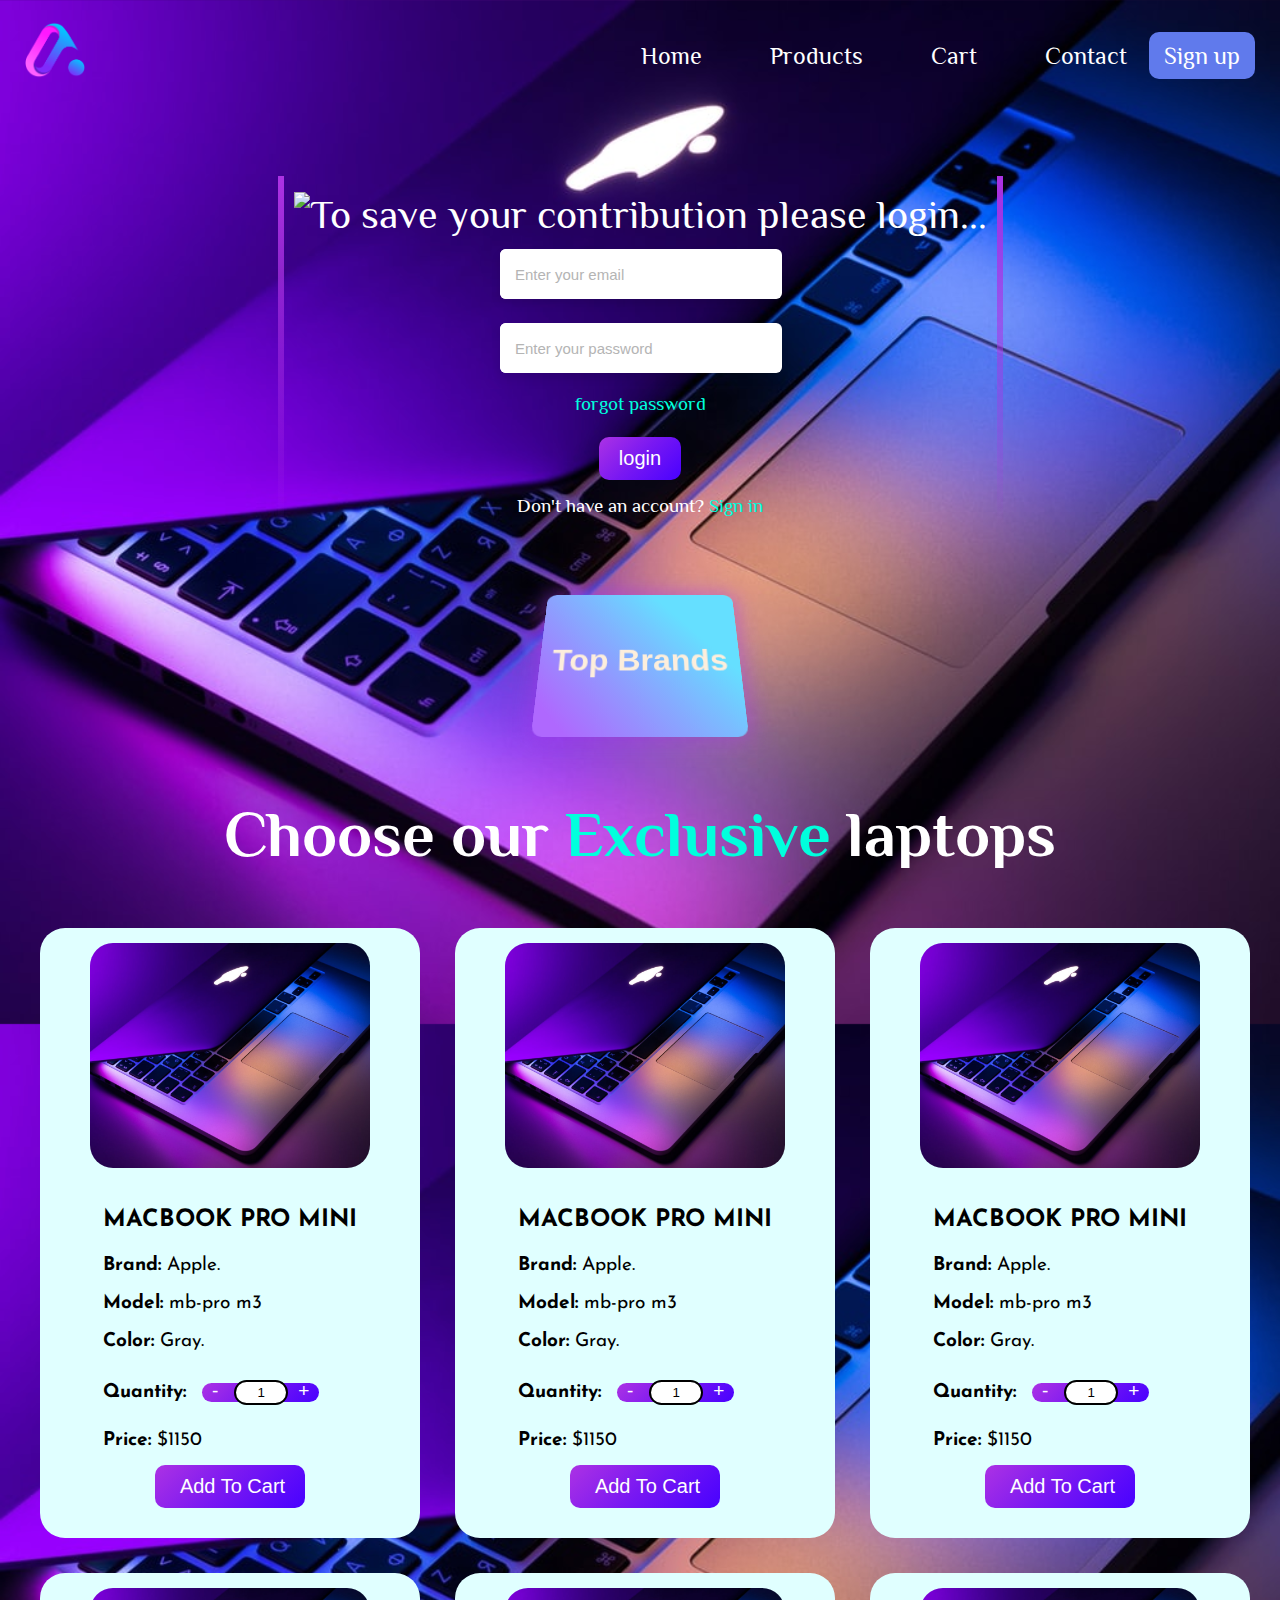
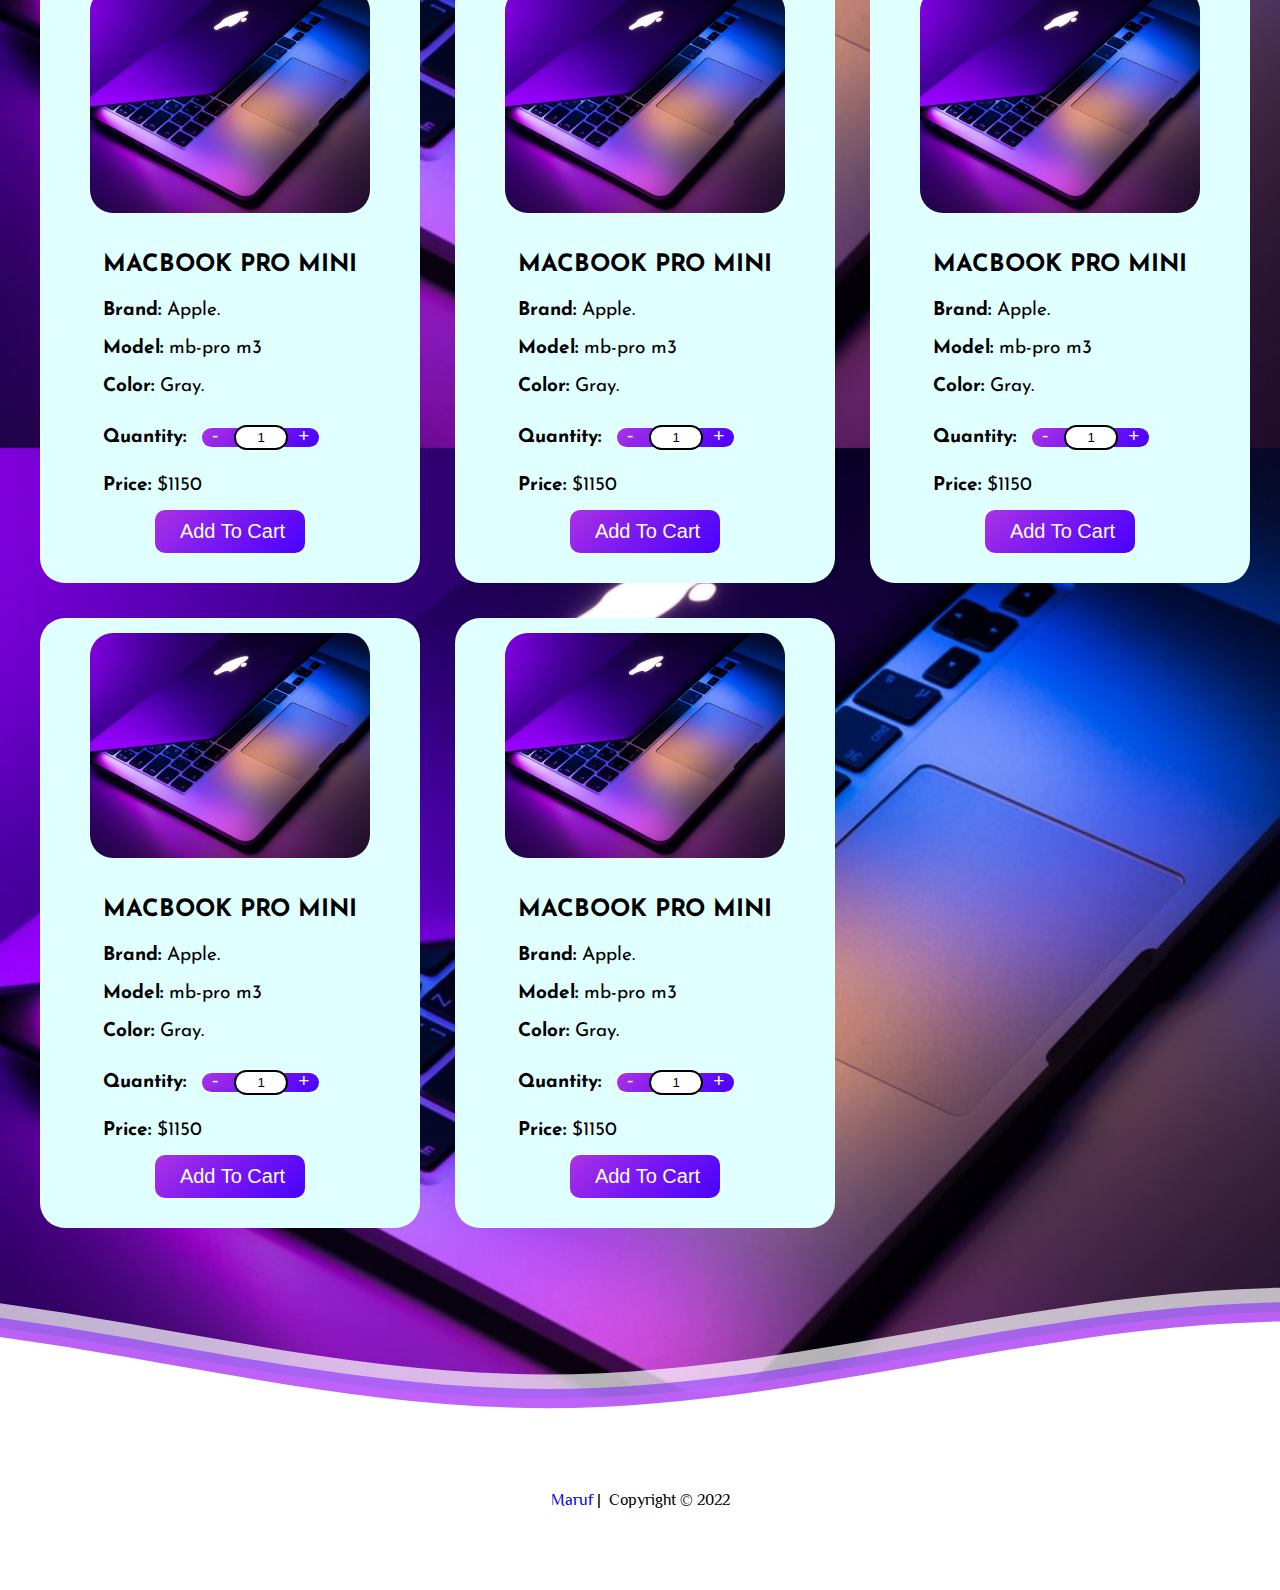
==== commit 52428b4b: "price & quantities functionality added" ====
--- a/html&css/index.html
+++ b/html&css/index.html
@@ -17,6 +17,8 @@
     />
     <!-- nav css menu -->
     <link href="https://css.gg/menu-right.css" rel="stylesheet" />
+    <!-- add to card icon -->
+    <link href="https://css.gg/shopping-cart.css" rel="stylesheet" />
   </head>
   <body>
     <header>
@@ -137,84 +139,244 @@
       <div>
         <div class="container">
           <div class="product">
-            <img class="box" src="img/lp4.jpg" alt="" />
-            <div class="module">
-              <p class="product-name">
-                <strong>MACBOOK PRO MINI</strong> <br />
-              </p>
-              <strong>Brand :</strong> Apple <br />
-              <strong>Color :</strong> gray <br />
-              <p>
-                Lorem ipsum dolor sit amet consectetur, adipisicing elit. Rem,
-                aliquid saepe. Inventore, veritatis officia optio earum, et esse
-                non quisquam amet nobis deleniti soluta.
-              </p>
-            </div>
-            <button class="button">Buy</button>
-          </div>
-          <div class="product">
-            <img class="box" src="img/lp1.png" alt="" />
-            <div class="module">
-              <p class="product-name">
-                <strong>MACBOOK PRO MINI</strong> <br />
-              </p>
-              <strong>Brand :</strong> Apple <br />
-              <strong>Color :</strong> gray <br />
-              <p>
-                Lorem ipsum dolor sit amet consectetur, adipisicing elit. Rem,
-                aliquid saepe. Inventore, veritatis officia optio earum, et esse
-                non quisquam amet nobis deleniti soluta a.
-              </p>
-            </div>
-            <button class="button">Buy</button>
-          </div>
-          <div class="product">
-            <img class="box" src="img/lp2.jpg" alt="" />
-            <div class="module">
-              <p class="product-name">
-                <strong>MACBOOK PRO MINI</strong> <br />
-              </p>
-              <strong>Brand :</strong> Apple <br />
-              <strong>Color :</strong> gray <br />
-              <p>
-                Lorem ipsum dolor sit amet consectetur, adipisicing elit. Rem,
-                aliquid saepe. Inventore, veritatis officia optio earum, et esse
-                non quisquam amet nobis deleniti soluta a.
-              </p>
-            </div>
-            <button class="button">Buy</button>
-          </div>
-          <div class="product">
-            <img class="box" src="img/lp2.jpg" alt="" />
-            <div class="module">
-              <p class="product-name">
-                <strong>MACBOOK PRO MINI</strong> <br />
-              </p>
-              <strong>Brand :</strong> Apple <br />
-              <strong>Color :</strong> gray <br />
-              <p>
-                Lorem ipsum dolor sit amet consectetur, adipisicing elit. Rem,
-                aliquid saepe. Inventore, veritatis officia optio earum, et esse
-                non quisquam amet nobis deleniti soluta a.
-              </p>
-            </div>
-            <button class="button">Buy</button>
-          </div>
-          <div class="product">
-            <img class="box" src="img/lp2.jpg" alt="" />
-            <div class="module">
-              <p class="product-name">
-                <strong>MACBOOK PRO MINI</strong> <br />
-              </p>
-              <strong>Brand :</strong> Apple <br />
-              <strong>Color :</strong> gray <br />
-              <p>
-                Lorem ipsum dolor sit amet consectetur, adipisicing elit. Rem,
-                aliquid saepe. Inventore, veritatis officia optio earum, et esse
-                non quisquam amet nobis deleniti soluta a.
-              </p>
-            </div>
-            <button class="button">Buy</button>
+            <img class="box" src="bg.jpg" alt="" />
+            <div class="module">
+              <p class="product-name">
+                <strong>MACBOOK PRO MINI</strong> <br />
+              </p>
+              <div>
+                <p class="product-info"><strong>Brand:</strong> Apple.</p>
+                <p class="product-info"><strong>Model:</strong> mb-pro m3</p>
+                <p class="product-info"><strong>Color:</strong> Gray.</p>
+                <div class="product-info">
+                  <strong>Quantity:</strong>
+                  <div class="qty-bar">
+                    <button id="ProductMinus1" class="plus-minus">-</button>
+                    <input
+                      id="productInput1"
+                      class="Qty-input"
+                      value="1"
+                    /><button id="ProductPlus1" class="plus-minus">+</button>
+                  </div>
+                </div>
+                <p class="product-info">
+                  <strong>Price:</strong> $<span id="productPrice">1150</span>
+                </p>
+              </div>
+            </div>
+            <button class="button">
+              <i class="gg-shopping-cart"></i> Add To Cart
+            </button>
+          </div>
+          <div class="product">
+            <img class="box" src="bg.jpg" alt="" />
+            <div class="module">
+              <p class="product-name">
+                <strong>MACBOOK PRO MINI</strong> <br />
+              </p>
+              <div>
+                <p class="product-info"><strong>Brand:</strong> Apple.</p>
+                <p class="product-info"><strong>Model:</strong> mb-pro m3</p>
+                <p class="product-info"><strong>Color:</strong> Gray.</p>
+                <div class="product-info">
+                  <strong>Quantity:</strong>
+                  <div class="qty-bar">
+                    <button id="ProductMinus1" class="plus-minus">-</button>
+                    <input
+                      id="productInput1"
+                      class="Qty-input"
+                      value="1"
+                    /><button id="ProductPlus1" class="plus-minus">+</button>
+                  </div>
+                </div>
+                <p class="product-info">
+                  <strong>Price:</strong> $<span id="productPrice">1150</span>
+                </p>
+              </div>
+            </div>
+            <button class="button">
+              <i class="gg-shopping-cart"></i> Add To Cart
+            </button>
+          </div>
+          <div class="product">
+            <img class="box" src="bg.jpg" alt="" />
+            <div class="module">
+              <p class="product-name">
+                <strong>MACBOOK PRO MINI</strong> <br />
+              </p>
+              <div>
+                <p class="product-info"><strong>Brand:</strong> Apple.</p>
+                <p class="product-info"><strong>Model:</strong> mb-pro m3</p>
+                <p class="product-info"><strong>Color:</strong> Gray.</p>
+                <div class="product-info">
+                  <strong>Quantity:</strong>
+                  <div class="qty-bar">
+                    <button id="ProductMinus2" class="plus-minus">-</button>
+                    <input
+                      id="productInput2"
+                      class="Qty-input"
+                      value="1"
+                    /><button id="ProductPlus2" class="plus-minus">+</button>
+                  </div>
+                </div>
+                <p class="product-info">
+                  <strong>Price:</strong> $<span id="productPrice">1150</span>
+                </p>
+              </div>
+            </div>
+            <button class="button">
+              <i class="gg-shopping-cart"></i> Add To Cart
+            </button>
+          </div>
+          <div class="product">
+            <img class="box" src="bg.jpg" alt="" />
+            <div class="module">
+              <p class="product-name">
+                <strong>MACBOOK PRO MINI</strong> <br />
+              </p>
+              <div>
+                <p class="product-info"><strong>Brand:</strong> Apple.</p>
+                <p class="product-info"><strong>Model:</strong> mb-pro m3</p>
+                <p class="product-info"><strong>Color:</strong> Gray.</p>
+                <div class="product-info">
+                  <strong>Quantity:</strong>
+                  <div class="qty-bar">
+                    <button id="ProductMinus3" class="plus-minus">-</button>
+                    <input
+                      id="productInput3"
+                      class="Qty-input"
+                      value="1"
+                    /><button id="ProductPlus3" class="plus-minus">+</button>
+                  </div>
+                </div>
+                <p class="product-info">
+                  <strong>Price:</strong> $<span id="productPrice">1150</span>
+                </p>
+              </div>
+            </div>
+            <button class="button">
+              <i class="gg-shopping-cart"></i> Add To Cart
+            </button>
+          </div>
+          <div class="product">
+            <img class="box" src="bg.jpg" alt="" />
+            <div class="module">
+              <p class="product-name">
+                <strong>MACBOOK PRO MINI</strong> <br />
+              </p>
+              <div>
+                <p class="product-info"><strong>Brand:</strong> Apple.</p>
+                <p class="product-info"><strong>Model:</strong> mb-pro m3</p>
+                <p class="product-info"><strong>Color:</strong> Gray.</p>
+                <div class="product-info">
+                  <strong>Quantity:</strong>
+                  <div class="qty-bar">
+                    <button id="ProductMinus4" class="plus-minus">-</button>
+                    <input
+                      id="productInput4"
+                      class="Qty-input"
+                      value="1"
+                    /><button id="ProductPlus4" class="plus-minus">+</button>
+                  </div>
+                </div>
+                <p class="product-info">
+                  <strong>Price:</strong> $<span id="productPrice">1150</span>
+                </p>
+              </div>
+            </div>
+            <button class="button">
+              <i class="gg-shopping-cart"></i> Add To Cart
+            </button>
+          </div>
+          <div class="product">
+            <img class="box" src="bg.jpg" alt="" />
+            <div class="module">
+              <p class="product-name">
+                <strong>MACBOOK PRO MINI</strong> <br />
+              </p>
+              <div>
+                <p class="product-info"><strong>Brand:</strong> Apple.</p>
+                <p class="product-info"><strong>Model:</strong> mb-pro m3</p>
+                <p class="product-info"><strong>Color:</strong> Gray.</p>
+                <div class="product-info">
+                  <strong>Quantity:</strong>
+                  <div class="qty-bar">
+                    <button id="ProductMinus5" class="plus-minus">-</button>
+                    <input
+                      id="productInput5"
+                      class="Qty-input"
+                      value="1"
+                    /><button id="ProductPlus5" class="plus-minus">+</button>
+                  </div>
+                </div>
+                <p class="product-info">
+                  <strong>Price:</strong> $<span id="productPrice">1150</span>
+                </p>
+              </div>
+            </div>
+            <button class="button">
+              <i class="gg-shopping-cart"></i> Add To Cart
+            </button>
+          </div>
+          <div class="product">
+            <img class="box" src="bg.jpg" alt="" />
+            <div class="module">
+              <p class="product-name">
+                <strong>MACBOOK PRO MINI</strong> <br />
+              </p>
+              <div>
+                <p class="product-info"><strong>Brand:</strong> Apple.</p>
+                <p class="product-info"><strong>Model:</strong> mb-pro m3</p>
+                <p class="product-info"><strong>Color:</strong> Gray.</p>
+                <div class="product-info">
+                  <strong>Quantity:</strong>
+                  <div class="qty-bar">
+                    <button id="ProductMinus6" class="plus-minus">-</button>
+                    <input
+                      id="productInput6"
+                      class="Qty-input"
+                      value="1"
+                    /><button id="ProductPlus6" class="plus-minus">+</button>
+                  </div>
+                </div>
+                <p class="product-info">
+                  <strong>Price:</strong> $<span id="productPrice">1150</span>
+                </p>
+              </div>
+            </div>
+            <button class="button">
+              <i class="gg-shopping-cart"></i> Add To Cart
+            </button>
+          </div>
+          <div class="product">
+            <img class="box" src="bg.jpg" alt="" />
+            <div class="module">
+              <p class="product-name">
+                <strong>MACBOOK PRO MINI</strong> <br />
+              </p>
+              <div>
+                <p class="product-info"><strong>Brand:</strong> Apple.</p>
+                <p class="product-info"><strong>Model:</strong> mb-pro m3</p>
+                <p class="product-info"><strong>Color:</strong> Gray.</p>
+                <div class="product-info">
+                  <strong>Quantity:</strong>
+                  <div class="qty-bar">
+                    <button id="ProductMinus7" class="plus-minus">-</button>
+                    <input
+                      id="productInput7"
+                      class="Qty-input"
+                      value="1"
+                    /><button id="ProductPlus7" class="plus-minus">+</button>
+                  </div>
+                </div>
+                <p class="product-info">
+                  <strong>Price:</strong> $<span id="productPrice">1150</span>
+                </p>
+              </div>
+            </div>
+            <button class="button">
+              <i class="gg-shopping-cart"></i> Add To Cart
+            </button>
           </div>
         </div>
       </div>
@@ -269,4 +431,5 @@
     </section>
   </body>
   <script src="script.js"></script>
+  <script src="productsQty.js"></script>
 </html>
--- a/html&css/style.css
+++ b/html&css/style.css
@@ -185,13 +185,15 @@
 /* =================== */
 .button {
   background: linear-gradient(-225deg, #ac32e4 0%, #7918f2 48%, #4801ff 100%);
+  display: flex;
+  gap: 5px;
   padding: 10px 20px;
   border-radius: 10px;
   color: white;
   font-size: 20px;
   transition: 0.2s;
   border: none;
-  margin: 10px 0;
+  margin: 15px 0;
 }
 .button:hover {
   background: radial-gradient(
@@ -218,15 +220,15 @@
 }
 .module {
   font-family: "Josefin Sans", sans-serif;
-  max-width: 350px;
+  max-width: 380px;
   padding: 1rem;
-  color: rgb(255, 255, 255);
   border-width: 3px;
   border-image: linear-gradient(to bottom, rgb(0, 255, 221), rgba(1, 0, 0, 0)) 1
     100%;
+  height: 250px;
 }
 .container {
-  max-width: 1100px;
+  max-width: 1200px;
   height: 100%;
   display: grid;
   flex-wrap: wrap;
@@ -241,9 +243,11 @@
   flex-direction: column;
   justify-content: center;
   align-items: center;
+  min-width: 350px;
   padding: 15px;
   border-radius: 25px;
-  box-shadow: rgb(207, 140, 252) 0px 0px 3px 0px;
+  /* box-shadow: rgb(207, 140, 252) 0px 0px 3px 0px; */
+  background-color: lightcyan;
   transition: all 0.4s;
 }
 .product:hover {
@@ -252,15 +256,41 @@
 }
 .product-name {
   font-size: 1.5rem;
-  /* color: crimson; */
-  /* color: linear-gradient(-225deg, #ac32e4 0%, #7918f2 48%, #4801ff 100%); */
+  color: #000000;
+}
+.product-info {
+  font-size: 19px;
 }
 .container .product .box {
-  width: 325px;
-  height: 300px;
+  width: 280px;
+  height: 225px;
   border-radius: 23px;
   box-shadow: rgb(222, 184, 248) 0px 0px 0px 0px;
   background-color: #cdcfd1;
+}
+.Qty-input {
+  display: inline;
+  border: 2px solid black;
+  width: 30px;
+  padding: 3px 10px;
+  border-radius: 15px;
+  text-align: center;
+}
+.qty-bar {
+  background: linear-gradient(-225deg, #ac32e4 0%, #7918f2 48%, #4801ff 100%);
+  margin: 0px 10px;
+  border-radius: 10px;
+  display: inline;
+}
+.plus-minus {
+  padding: 10px 10px;
+  color: white;
+  background: none;
+  font-size: 19px;
+  /* font-weight: 500; */
+  border: none;
+  list-style: none;
+  align-items: center;
 }
 
 /* -------------
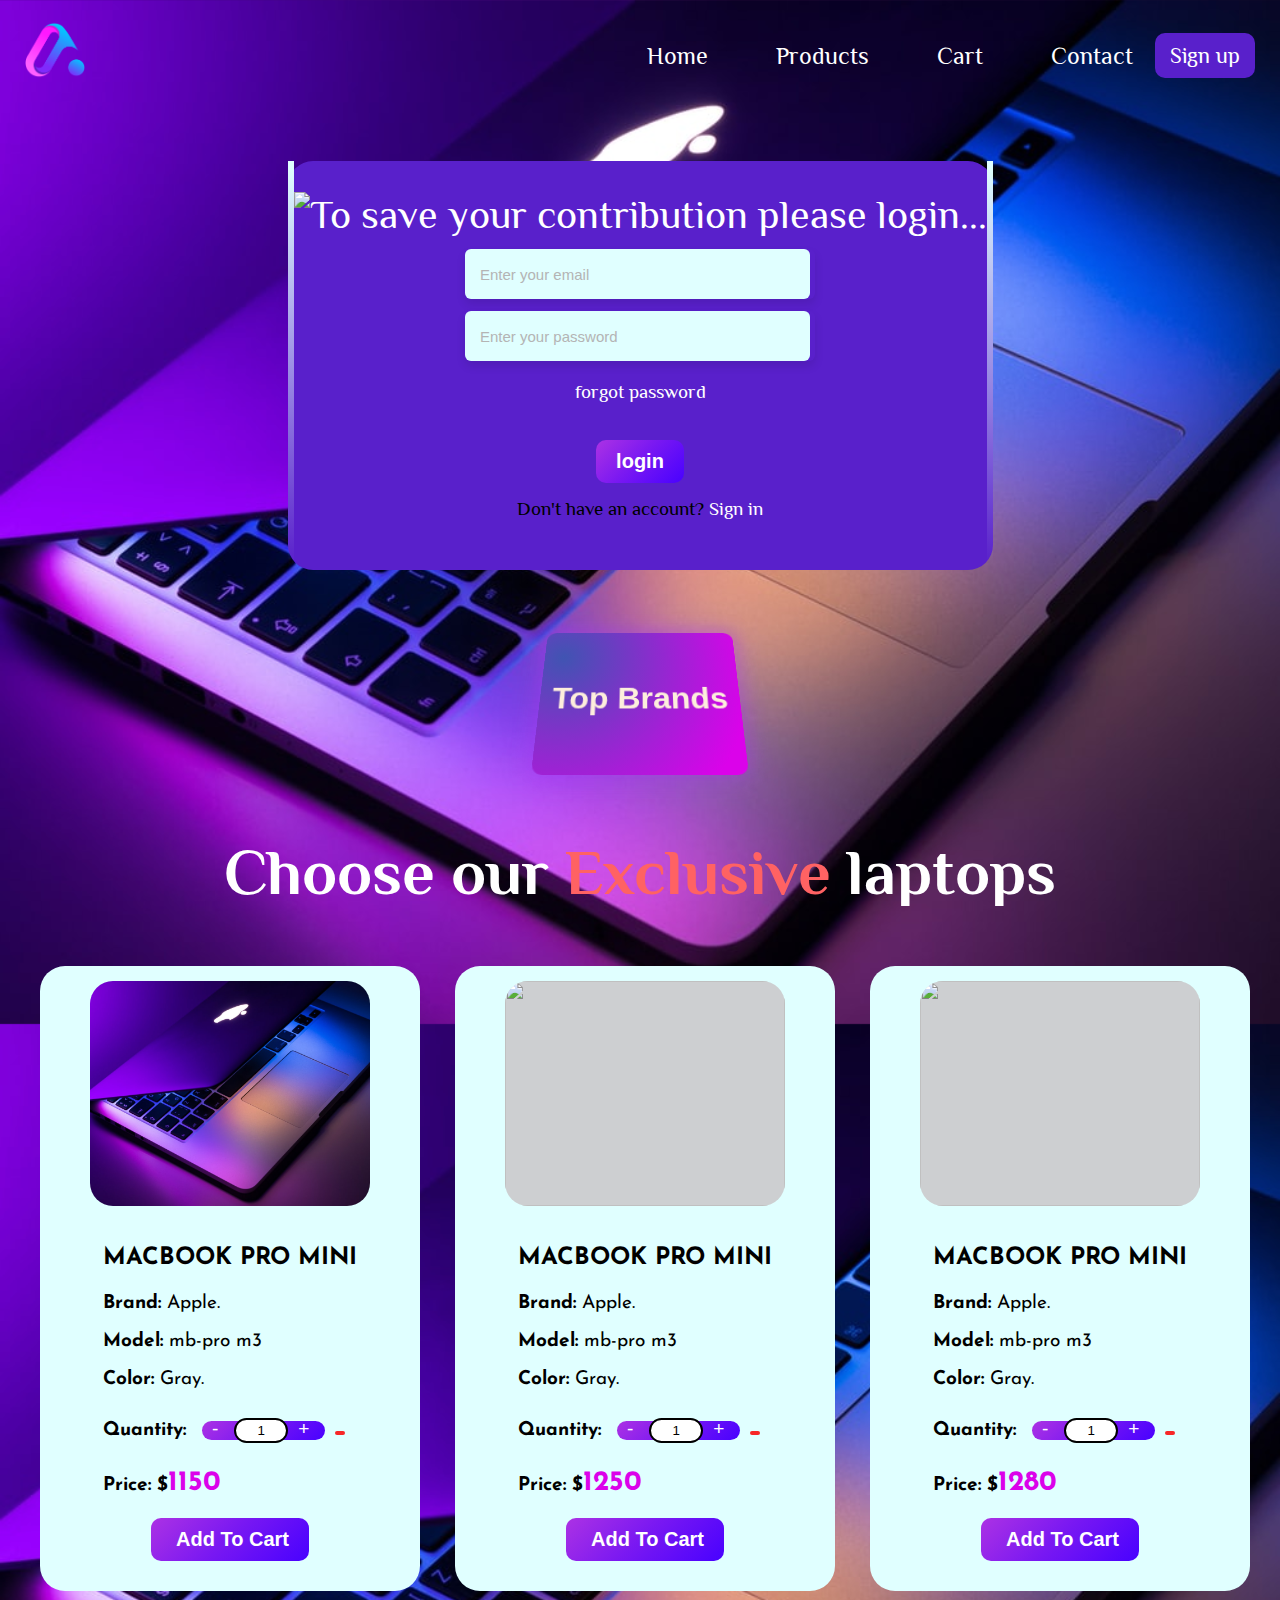
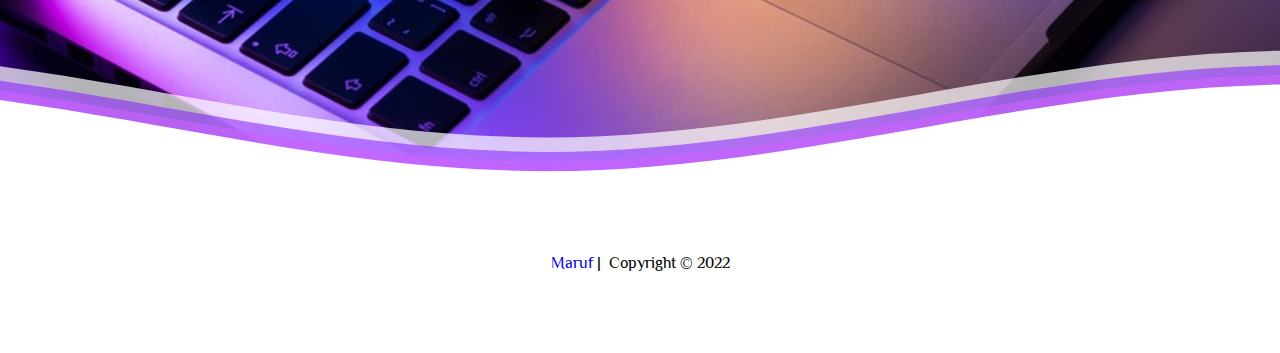
==== commit 85e56c23: "login ui updated" ====
--- a/html&css/index.html
+++ b/html&css/index.html
@@ -19,6 +19,8 @@
     <link href="https://css.gg/menu-right.css" rel="stylesheet" />
     <!-- add to card icon -->
     <link href="https://css.gg/shopping-cart.css" rel="stylesheet" />
+    <!-- login secure icon -->
+    <!-- <link href="https://css.gg/lock.css" rel="stylesheet" /> -->
   </head>
   <body>
     <header>
@@ -58,40 +60,43 @@
     </header>
     <section class="section-1">
       <div class="login">
+        <!-- <i class="gg-lock"></i> -->
+        <img class="lock-icon" src="img/file.png" alt="" />
+        <!-- img for pc only. -->
         <img
           class="login-heading login-heading-pc"
-          src="https://readme-typing-svg.herokuapp.com?font=Philosopher&size=45&pause=1000&color=FFFFFF&center=true&vCenter=true&width=830&height=100&lines=To+save+your+contribution+please+login...;Next+time+you+can+access+your+data+easily+"
+          src="https://readme-typing-svg.herokuapp.com?font=Philosopher&size=35&pause=1000&color=e0ffff&center=true&vCenter=true&width=830&height=70&lines=To+save+your+contribution+please+login...;Next+time+you+can+access+your+data+easily+"
           alt="To save your contribution please login..."
         />
-        <!-- <h2 class="login-heading login-heading-mbl">
-          To save your contribution please login
-        </h2> -->
+        <!-- img for mbl only. -->
         <img
           class="login-heading login-heading-mbl"
-          src="https://readme-typing-svg.herokuapp.com?font=Philosopher&size=22&pause=500&color=FFFFFF&center=true&vCenter=true&width=460&height=50&lines=To+save+your+contribution+please+login...;Next+time+you+can+access+it+easily+"
+          src="https://readme-typing-svg.herokuapp.com?font=Philosopher&size=22&pause=500&color=FFFFFF&center=true&vCenter=true&width=460&height=50&lines=To+save+your+contribution+please+login;Next+time+you+can+access+it+easily+"
           alt="To save your contribution please login..."
         />
         <!-- Email input----- -->
-        <div class="input-field">
-          <input
-            type="email"
-            placeholder="Enter your email"
-            spellcheck="false"
-          />
-          <i class="uil uil-envelope email-icon"></i>
-        </div>
-        <!-- password input-->
-        <div class="input-field">
-          <input
-            placeholder="Enter your password"
-            type="password"
-            id="psw"
-            name="psw"
-            pattern="(?=.*\d)(?=.*[a-z])(?=.*[A-Z]).{8,}"
-            title="Must contain at least one number and one uppercase and lowercase letter, and at least 8 or more characters"
-            required
-          />
-          <i class="uil uil-check-circle" id="passOk"></i>
+        <div>
+          <div class="input-field">
+            <input
+              type="email"
+              placeholder="Enter your email"
+              spellcheck="false"
+            />
+            <i class="uil uil-envelope email-icon"></i>
+          </div>
+          <!-- password input-->
+          <div class="input-field">
+            <input
+              placeholder="Enter your password"
+              type="password"
+              id="psw"
+              name="psw"
+              pattern="(?=.*\d)(?=.*[a-z])(?=.*[A-Z]).{8,}"
+              title="Must contain at least one number and one uppercase and lowercase letter, and at least 8 or more characters"
+              required
+            />
+            <i class="uil uil-check-circle" id="passOk"></i>
+          </div>
         </div>
         <!------------- password valid signal-->
         <div id="message">
@@ -107,7 +112,7 @@
         <button class="button">login</button>
         <div>
           <a class="auth-link special-color" href=""
-            ><span class="colour-White">Don't have an account?</span> Sign in
+            ><span class="colour-black">Don't have an account? </span> Sign in
           </a>
         </div>
       </div>
@@ -151,6 +156,8 @@
                 <div class="product-info">
                   <strong>Quantity:</strong>
                   <div class="qty-bar">
+                    <!----- buttons will work also this onClick function.
+                      onclick="counter(false,1150)"------>
                     <button id="ProductMinus1" class="plus-minus">-</button>
                     <input
                       id="productInput1"
@@ -158,9 +165,18 @@
                       value="1"
                     /><button id="ProductPlus1" class="plus-minus">+</button>
                   </div>
+                  <img
+                    onclick="resetBtn(1)"
+                    id="productReset1"
+                    class="reset-product"
+                    src="img/redo.svg"
+                    alt=""
+                  />
                 </div>
                 <p class="product-info">
-                  <strong>Price:</strong> $<span id="productPrice">1150</span>
+                  <strong
+                    >Price: $<span class="price" id="productPrice1">1150</span>
+                  </strong>
                 </p>
               </div>
             </div>
@@ -169,7 +185,7 @@
             </button>
           </div>
           <div class="product">
-            <img class="box" src="bg.jpg" alt="" />
+            <img class="box" src="img/lp-0.jpg" alt="" />
             <div class="module">
               <p class="product-name">
                 <strong>MACBOOK PRO MINI</strong> <br />
@@ -181,16 +197,27 @@
                 <div class="product-info">
                   <strong>Quantity:</strong>
                   <div class="qty-bar">
-                    <button id="ProductMinus1" class="plus-minus">-</button>
+                    <!----- buttons will work also this onClick function.
+                      onclick="counter(false,1150)"------>
+                    <button id="ProductMinus2" class="plus-minus">-</button>
                     <input
-                      id="productInput1"
+                      id="productInput2"
                       class="Qty-input"
                       value="1"
-                    /><button id="ProductPlus1" class="plus-minus">+</button>
+                    /><button id="ProductPlus2" class="plus-minus">+</button>
                   </div>
+                  <img
+                    onclick="resetBtn(2)"
+                    id="productReset2"
+                    class="reset-product"
+                    src="img/redo.svg"
+                    alt=""
+                  />
                 </div>
                 <p class="product-info">
-                  <strong>Price:</strong> $<span id="productPrice">1150</span>
+                  <strong
+                    >Price: $<span class="price" id="productPrice2">1250</span>
+                  </strong>
                 </p>
               </div>
             </div>
@@ -199,7 +226,7 @@
             </button>
           </div>
           <div class="product">
-            <img class="box" src="bg.jpg" alt="" />
+            <img class="box" src="img/lp-8.jpg" alt="" />
             <div class="module">
               <p class="product-name">
                 <strong>MACBOOK PRO MINI</strong> <br />
@@ -211,36 +238,8 @@
                 <div class="product-info">
                   <strong>Quantity:</strong>
                   <div class="qty-bar">
-                    <button id="ProductMinus2" class="plus-minus">-</button>
-                    <input
-                      id="productInput2"
-                      class="Qty-input"
-                      value="1"
-                    /><button id="ProductPlus2" class="plus-minus">+</button>
-                  </div>
-                </div>
-                <p class="product-info">
-                  <strong>Price:</strong> $<span id="productPrice">1150</span>
-                </p>
-              </div>
-            </div>
-            <button class="button">
-              <i class="gg-shopping-cart"></i> Add To Cart
-            </button>
-          </div>
-          <div class="product">
-            <img class="box" src="bg.jpg" alt="" />
-            <div class="module">
-              <p class="product-name">
-                <strong>MACBOOK PRO MINI</strong> <br />
-              </p>
-              <div>
-                <p class="product-info"><strong>Brand:</strong> Apple.</p>
-                <p class="product-info"><strong>Model:</strong> mb-pro m3</p>
-                <p class="product-info"><strong>Color:</strong> Gray.</p>
-                <div class="product-info">
-                  <strong>Quantity:</strong>
-                  <div class="qty-bar">
+                    <!----- buttons will work also this onClick function.
+                      onclick="counter(false,1150)"------>
                     <button id="ProductMinus3" class="plus-minus">-</button>
                     <input
                       id="productInput3"
@@ -248,129 +247,18 @@
                       value="1"
                     /><button id="ProductPlus3" class="plus-minus">+</button>
                   </div>
+                  <img
+                    onclick="resetBtn(3)"
+                    id="productReset3"
+                    class="reset-product"
+                    src="img/redo.svg"
+                    alt=""
+                  />
                 </div>
                 <p class="product-info">
-                  <strong>Price:</strong> $<span id="productPrice">1150</span>
-                </p>
-              </div>
-            </div>
-            <button class="button">
-              <i class="gg-shopping-cart"></i> Add To Cart
-            </button>
-          </div>
-          <div class="product">
-            <img class="box" src="bg.jpg" alt="" />
-            <div class="module">
-              <p class="product-name">
-                <strong>MACBOOK PRO MINI</strong> <br />
-              </p>
-              <div>
-                <p class="product-info"><strong>Brand:</strong> Apple.</p>
-                <p class="product-info"><strong>Model:</strong> mb-pro m3</p>
-                <p class="product-info"><strong>Color:</strong> Gray.</p>
-                <div class="product-info">
-                  <strong>Quantity:</strong>
-                  <div class="qty-bar">
-                    <button id="ProductMinus4" class="plus-minus">-</button>
-                    <input
-                      id="productInput4"
-                      class="Qty-input"
-                      value="1"
-                    /><button id="ProductPlus4" class="plus-minus">+</button>
-                  </div>
-                </div>
-                <p class="product-info">
-                  <strong>Price:</strong> $<span id="productPrice">1150</span>
-                </p>
-              </div>
-            </div>
-            <button class="button">
-              <i class="gg-shopping-cart"></i> Add To Cart
-            </button>
-          </div>
-          <div class="product">
-            <img class="box" src="bg.jpg" alt="" />
-            <div class="module">
-              <p class="product-name">
-                <strong>MACBOOK PRO MINI</strong> <br />
-              </p>
-              <div>
-                <p class="product-info"><strong>Brand:</strong> Apple.</p>
-                <p class="product-info"><strong>Model:</strong> mb-pro m3</p>
-                <p class="product-info"><strong>Color:</strong> Gray.</p>
-                <div class="product-info">
-                  <strong>Quantity:</strong>
-                  <div class="qty-bar">
-                    <button id="ProductMinus5" class="plus-minus">-</button>
-                    <input
-                      id="productInput5"
-                      class="Qty-input"
-                      value="1"
-                    /><button id="ProductPlus5" class="plus-minus">+</button>
-                  </div>
-                </div>
-                <p class="product-info">
-                  <strong>Price:</strong> $<span id="productPrice">1150</span>
-                </p>
-              </div>
-            </div>
-            <button class="button">
-              <i class="gg-shopping-cart"></i> Add To Cart
-            </button>
-          </div>
-          <div class="product">
-            <img class="box" src="bg.jpg" alt="" />
-            <div class="module">
-              <p class="product-name">
-                <strong>MACBOOK PRO MINI</strong> <br />
-              </p>
-              <div>
-                <p class="product-info"><strong>Brand:</strong> Apple.</p>
-                <p class="product-info"><strong>Model:</strong> mb-pro m3</p>
-                <p class="product-info"><strong>Color:</strong> Gray.</p>
-                <div class="product-info">
-                  <strong>Quantity:</strong>
-                  <div class="qty-bar">
-                    <button id="ProductMinus6" class="plus-minus">-</button>
-                    <input
-                      id="productInput6"
-                      class="Qty-input"
-                      value="1"
-                    /><button id="ProductPlus6" class="plus-minus">+</button>
-                  </div>
-                </div>
-                <p class="product-info">
-                  <strong>Price:</strong> $<span id="productPrice">1150</span>
-                </p>
-              </div>
-            </div>
-            <button class="button">
-              <i class="gg-shopping-cart"></i> Add To Cart
-            </button>
-          </div>
-          <div class="product">
-            <img class="box" src="bg.jpg" alt="" />
-            <div class="module">
-              <p class="product-name">
-                <strong>MACBOOK PRO MINI</strong> <br />
-              </p>
-              <div>
-                <p class="product-info"><strong>Brand:</strong> Apple.</p>
-                <p class="product-info"><strong>Model:</strong> mb-pro m3</p>
-                <p class="product-info"><strong>Color:</strong> Gray.</p>
-                <div class="product-info">
-                  <strong>Quantity:</strong>
-                  <div class="qty-bar">
-                    <button id="ProductMinus7" class="plus-minus">-</button>
-                    <input
-                      id="productInput7"
-                      class="Qty-input"
-                      value="1"
-                    /><button id="ProductPlus7" class="plus-minus">+</button>
-                  </div>
-                </div>
-                <p class="product-info">
-                  <strong>Price:</strong> $<span id="productPrice">1150</span>
+                  <strong
+                    >Price: $<span class="price" id="productPrice3">1280</span>
+                  </strong>
                 </p>
               </div>
             </div>
--- a/html&css/style.css
+++ b/html&css/style.css
@@ -38,7 +38,7 @@
   text-decoration: none;
 }
 .nav-attribute:hover {
-  color: rgb(96, 122, 236);
+  color: #ff6263;
   transition: 0.2s ease-out;
 }
 .right-nav {
@@ -47,16 +47,16 @@
   justify-content: space-between;
 }
 .signup-btn {
-  background-color: rgb(96, 122, 236);
+  background-color: #5920cb;
   padding: 10px 15px;
   border-radius: 10px;
   color: white;
-  font-size: 24px;
+  font-size: 22px;
   transition: 0.2s;
 }
 .signup-btn:hover {
   background-color: white;
-  color: rgb(96, 122, 236);
+  color: #5920cb;
   transition: 0.2s;
 }
 .menu {
@@ -73,6 +73,11 @@
   font-family: "Philosopher", sans-serif;
   /* color: rgba(136, 33, 255, 0.568); */
 }
+.lock-icon {
+  width: 150px;
+  margin: 0;
+  padding: 0;
+}
 .login-heading {
   font-size: 2.5rem;
   color: #ffffff;
@@ -85,11 +90,14 @@
   flex-direction: column;
   justify-content: center;
   align-items: center;
-  margin-top: 65px;
-  padding: 10px;
+  margin-top: 50px;
+  padding: 25px 0 45px 0;
   border-width: 6px;
   border-style: solid;
-  border-image: linear-gradient(to bottom, #ac32e4, rgba(0, 0, 0, 0)) 1 100%;
+  background-color: #5920cb;
+  border-radius: 25px;
+  border-image: linear-gradient(to bottom, #e0ffff, rgba(0, 0, 0, 0)) 1 100%;
+  /* order: 2; */
 }
 h1 {
   font-size: 4rem;
@@ -98,15 +106,14 @@
   padding: 15px;
 }
 .special-color {
-  color: rgb(0, 255, 221);
+  color: #ff6263;
 }
 /* ----------------------- */
 .input-field {
   position: relative;
   height: 50px;
-  width: 280px;
+  width: 350px;
   border-radius: 6px;
-  background-color: #fff;
   margin: 12px 0;
   box-shadow: 0 5px 10px rgba(0, 0, 0, 0.1);
 }
@@ -120,6 +127,7 @@
   font-size: 15px;
   font-weight: 400;
   color: #333;
+  background-color: #e0ffff;
 }
 input::placeholder {
   color: #b4b4b4;
@@ -139,13 +147,14 @@
 /* The message box is shown when the user clicks on the password field */
 #message {
   display: none;
-  background: #f1f1f1;
+  background: whitesmoke;
   color: #000;
   position: absolute;
-  top: 360px;
-  left: 825px;
+  top: 270px;
+  left: 840px;
   padding: 10px;
   border-radius: 10px;
+  box-shadow: 1px 1px 10px;
 }
 
 #message p {
@@ -164,19 +173,16 @@
 
 /* Add a green text color and a checkmark when the requirements are right */
 .valid {
-  color: rgb(20, 185, 20);
-}
-
+  color: #00d84a;
+}
 .valid:before {
   position: relative;
   content: "✔";
 }
-
 /* Add a red text color and an "x" when the requirements are wrong */
 .invalid {
-  color: red;
-}
-
+  color: #e21717;
+}
 .invalid:before {
   position: relative;
   content: "✖";
@@ -191,9 +197,10 @@
   border-radius: 10px;
   color: white;
   font-size: 20px;
+  font-weight: 700;
   transition: 0.2s;
   border: none;
-  margin: 15px 0;
+  margin: 30px 0 15px 0;
 }
 .button:hover {
   background: radial-gradient(
@@ -209,11 +216,11 @@
 .auth-link {
   margin: 8px;
   font-size: 1.2rem;
-  /* color: rgb(96, 122, 236); */
+  color: #ffffff;
   font-weight: 500;
 }
-.colour-White {
-  color: #ffffff;
+.colour-black {
+  color: black;
 }
 a {
   text-decoration: none;
@@ -287,10 +294,20 @@
   color: white;
   background: none;
   font-size: 19px;
-  /* font-weight: 500; */
   border: none;
   list-style: none;
   align-items: center;
+}
+.reset-product {
+  padding: 2px 5px;
+  border-radius: 10px;
+  list-style: none;
+  align-items: center;
+  background: rgb(247, 39, 39);
+}
+.price {
+  color: rgb(219, 2, 234);
+  font-size: 28px;
 }
 
 /* -------------
@@ -390,14 +407,14 @@
   /* background-image: url(https://cdn3.iconfinder.com/data/icons/other-icons/48/creative_draw-512.png); */
   background-image: url(img/lp4.jpg);
 }
-.center {
+/* .center {
   opacity: 1;
-  background-image: url(img/lp5.png);
-}
+  background-image: url(img/lp5.jpg);
+} */
 .right {
   transform: translateX(30px) translateZ(-25px) rotateY(5deg);
   /* background-image: url(https://cdn3.iconfinder.com/data/icons/other-icons/48/cloud_weather-512.png); */
-  background-image: url(img/lp6.jpg);
+  background-image: url(img/lp5.jpg);
 }
 .righter {
   transform: translateX(60px) translateZ(-50px) rotateY(10deg);
@@ -411,10 +428,10 @@
   transition: all 0.6s ease;
   width: 100%;
   height: 100%;
-  background: linear-gradient(
-    45.8deg,
-    rgb(175, 104, 254) 9.3%,
-    rgb(101, 223, 255) 75.1%
+  background: radial-gradient(
+    circle at 10% 20%,
+    rgb(64, 84, 178) 0%,
+    rgb(219, 2, 234) 90%
   );
   border-radius: 10px;
   display: flex;
@@ -426,6 +443,7 @@
 /* ------------------------------------------footer--------------------------- */
 .dewo {
   width: 100%;
+  /* order: 3; */
 }
 .content {
   position: relative;
@@ -451,13 +469,6 @@
   max-height: 150px;
 }
 
-/* .content {
-  position: relative;
-  height: 20vh;
-  text-align: center;
-  background-color: rgb(205, 98, 255);
-} */
-
 /* Animation */
 
 .parallax > use {
@@ -487,12 +498,12 @@
     transform: translate3d(85px, 0, 0);
   }
 }
-/*-----------------
+/*-----------------------------------------------
  responsive 
- ------------------*/
+ ----------------------------------------------*/
 @media only screen and (max-width: 644px) {
   body {
-    background-image: url(bg.jpg);
+    background-image: url(img/lp-0.jpg);
     background-size: cover;
     margin: 0;
   }
@@ -579,6 +590,18 @@
 
   .login {
     margin-top: 0px;
+    /* order: 2; */
+    background: none;
+    padding: 0px 0 45px 0;
+  }
+  .input-field {
+    width: 300px;
+  }
+  .colour-black {
+    color: lightcyan;
+  }
+  .auth-link {
+    color: #a65eff;
   }
   .login-heading {
     font-size: 1.2rem;
@@ -590,8 +613,8 @@
     display: none;
   }
   #message {
-    left: 120px;
-    top: 130px;
+    left: 130px;
+    top: 255px;
     z-index: 2;
     padding: 10px;
   }
@@ -618,13 +641,10 @@
     margin: 0 1rem;
   }
   .button {
-    padding: 10px 20 px;
-    width: 5rem;
-    font-size: 20px;
-    font-weight: 700;
+    width: 180px;
+    justify-content: center;
   }
   .product {
-    /* margin-top: rem; */
     margin: 2rem;
   }
 
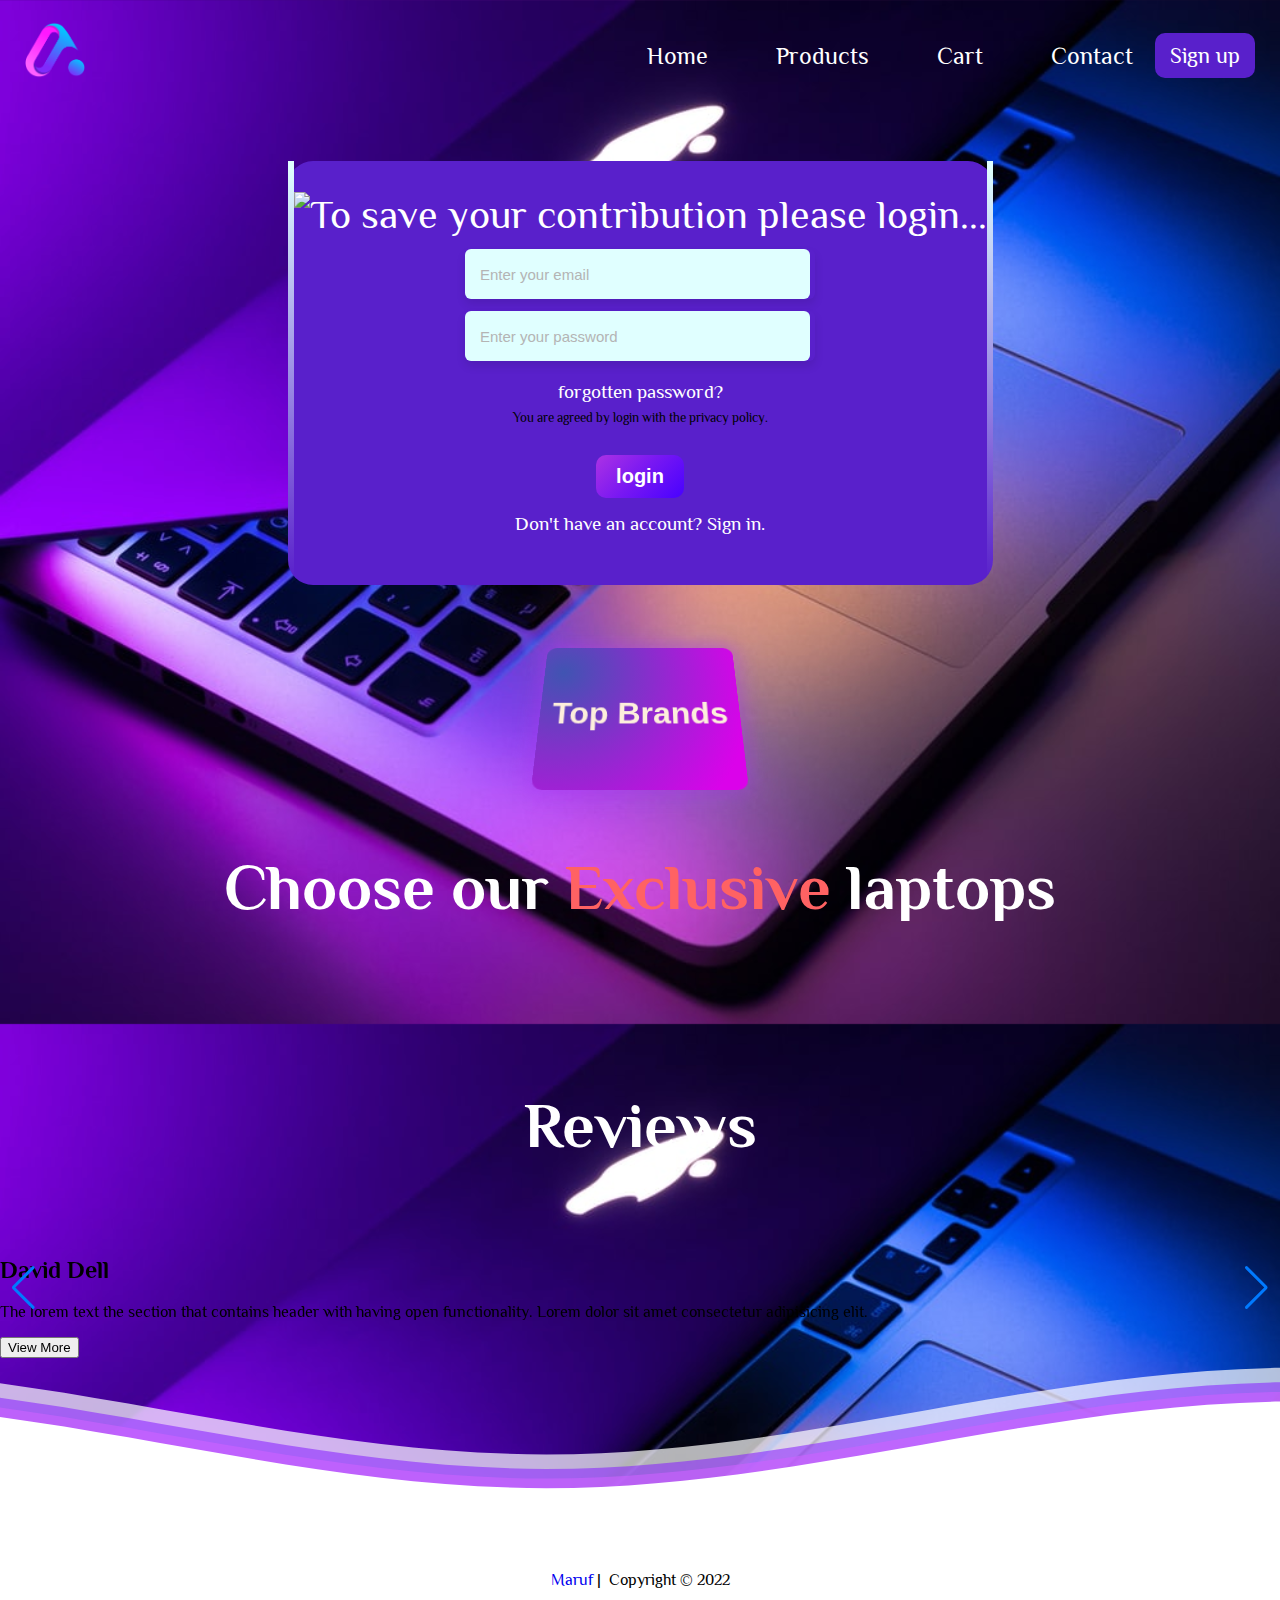
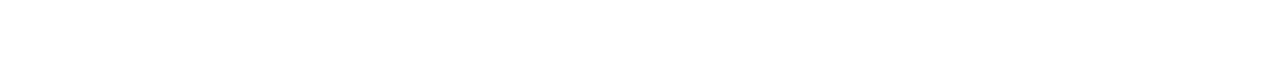
==== commit 47eac02e: "dynamically price change cart view some feature added" ====
--- a/html&css/index.html
+++ b/html&css/index.html
@@ -6,6 +6,7 @@
     <meta name="viewport" content="width=device-width, initial-scale=1.0" />
     <title>Document</title>
     <link rel="stylesheet" href="style.css" />
+    <!-- animation CSS -->
     <link
       rel="stylesheet"
       href="https://cdnjs.cloudflare.com/ajax/libs/animate.css/4.1.1/animate.min.css"
@@ -17,10 +18,18 @@
     />
     <!-- nav css menu -->
     <link href="https://css.gg/menu-right.css" rel="stylesheet" />
+
     <!-- add to card icon -->
     <link href="https://css.gg/shopping-cart.css" rel="stylesheet" />
-    <!-- login secure icon -->
-    <!-- <link href="https://css.gg/lock.css" rel="stylesheet" /> -->
+
+    <!-- Swiper CSS -->
+    <link
+      rel="stylesheet"
+      href="https://cdn.jsdelivr.net/npm/swiper@8/swiper-bundle.min.css"
+    />
+
+    <!--review CSS -->
+    <!-- <link rel="stylesheet" href="review.css" /> -->
   </head>
   <body>
     <header>
@@ -48,7 +57,7 @@
             <div class="nav-item nav-flex-column">
               <a href="" class="nav-attribute">Home</a>
               <a href="" class="nav-attribute">Products</a>
-              <a href="" class="nav-attribute">Cart</a>
+              <a href="cart.html" class="nav-attribute">Cart</a>
               <a href="" class="nav-attribute">Contact</a>
             </div>
             <div>
@@ -60,7 +69,6 @@
     </header>
     <section class="section-1">
       <div class="login">
-        <!-- <i class="gg-lock"></i> -->
         <img class="lock-icon" src="img/file.png" alt="" />
         <!-- img for pc only. -->
         <img
@@ -107,12 +115,17 @@
         </div>
         <!-- ------- -->
         <a class="auth-link special-color" href="http://google.com"
-          >forgot password</a
+          >forgotten password?</a
         >
-        <button class="button">login</button>
+        <small class="privacy-policy">
+          You are agreed by login with the
+          <span class="policy-color"> privacy policy.</span>
+        </small>
+        <button class="button btn-login">login</button>
         <div>
-          <a class="auth-link special-color" href=""
-            ><span class="colour-black">Don't have an account? </span> Sign in
+          <a class="auth-link" href=""
+            ><span class="forgot-signin"> Don't have an account? </span> Sign
+            in.
           </a>
         </div>
       </div>
@@ -142,132 +155,203 @@
         Choose our <span class="special-color">Exclusive</span> laptops
       </h1>
       <div>
-        <div class="container">
-          <div class="product">
-            <img class="box" src="bg.jpg" alt="" />
-            <div class="module">
-              <p class="product-name">
-                <strong>MACBOOK PRO MINI</strong> <br />
-              </p>
-              <div>
-                <p class="product-info"><strong>Brand:</strong> Apple.</p>
-                <p class="product-info"><strong>Model:</strong> mb-pro m3</p>
-                <p class="product-info"><strong>Color:</strong> Gray.</p>
-                <div class="product-info">
-                  <strong>Quantity:</strong>
-                  <div class="qty-bar">
-                    <!----- buttons will work also this onClick function.
-                      onclick="counter(false,1150)"------>
-                    <button id="ProductMinus1" class="plus-minus">-</button>
-                    <input
-                      id="productInput1"
-                      class="Qty-input"
-                      value="1"
-                    /><button id="ProductPlus1" class="plus-minus">+</button>
-                  </div>
-                  <img
-                    onclick="resetBtn(1)"
-                    id="productReset1"
-                    class="reset-product"
-                    src="img/redo.svg"
-                    alt=""
-                  />
-                </div>
-                <p class="product-info">
-                  <strong
-                    >Price: $<span class="price" id="productPrice1">1150</span>
-                  </strong>
-                </p>
+        <div id="productParent" class="container"></div>
+      </div>
+
+      <!-- -----------------------review section-------------------- -->
+      <h1>Reviews</h1>
+      <section class="review-section">
+        <div class="slide-container swiper">
+          <div class="slide-content">
+            <div class="card-wrapper swiper-wrapper">
+              <div class="card swiper-slide">
+                <div class="image-content">
+                  <span class="overlay"></span>
+
+                  <div class="card-image">
+                    <img src="images/image (1).jpg" alt="" class="card-img" />
+                  </div>
+                </div>
+
+                <div class="card-content">
+                  <h2 class="name">David Dell</h2>
+                  <p class="description">
+                    The lorem text the section that contains header with having
+                    open functionality. Lorem dolor sit amet consectetur
+                    adipisicing elit.
+                  </p>
+
+                  <button class="button-rvw">View More</button>
+                </div>
+              </div>
+              <div class="card swiper-slide">
+                <div class="image-content">
+                  <span class="overlay"></span>
+
+                  <div class="card-image">
+                    <img src="images/image (8).jpg" alt="" class="card-img" />
+                  </div>
+                </div>
+
+                <div class="card-content">
+                  <h2 class="name">David Dell</h2>
+                  <p class="description">
+                    The lorem text the section that contains header with having
+                    open functionality. Lorem dolor sit amet consectetur
+                    adipisicing elit.
+                  </p>
+
+                  <button class="button-rvw">View More</button>
+                </div>
+              </div>
+              <div class="card swiper-slide">
+                <div class="image-content">
+                  <span class="overlay"></span>
+
+                  <div class="card-image">
+                    <img src="images/image (7).jpg" alt="" class="card-img" />
+                  </div>
+                </div>
+
+                <div class="card-content">
+                  <h2 class="name">David Dell</h2>
+                  <p class="description">
+                    The lorem text the section that contains header with having
+                    open functionality. Lorem dolor sit amet consectetur
+                    adipisicing elit.
+                  </p>
+
+                  <button class="button-rvw">View More</button>
+                </div>
+              </div>
+              <div class="card swiper-slide">
+                <div class="image-content">
+                  <span class="overlay"></span>
+
+                  <div class="card-image">
+                    <img src="images/image (6).jpg" alt="" class="card-img" />
+                  </div>
+                </div>
+
+                <div class="card-content">
+                  <h2 class="name">David Dell</h2>
+                  <p class="description">
+                    The lorem text the section that contains header with having
+                    open functionality. Lorem dolor sit amet consectetur
+                    adipisicing elit.
+                  </p>
+
+                  <button class="button-rvw">View More</button>
+                </div>
+              </div>
+              <div class="card swiper-slide">
+                <div class="image-content">
+                  <span class="overlay"></span>
+
+                  <div class="card-image">
+                    <img src="images/image (4).jpg" alt="" class="card-img" />
+                  </div>
+                </div>
+
+                <div class="card-content">
+                  <h2 class="name">David Dell</h2>
+                  <p class="description">
+                    The lorem text the section that contains header with having
+                    open functionality. Lorem dolor sit amet consectetur
+                    adipisicing elit.
+                  </p>
+
+                  <button class="button-rvw">View More</button>
+                </div>
+              </div>
+              <div class="card swiper-slide">
+                <div class="image-content">
+                  <span class="overlay"></span>
+
+                  <div class="card-image">
+                    <img src="images/image (3).jpg" alt="" class="card-img" />
+                  </div>
+                </div>
+
+                <div class="card-content">
+                  <h2 class="name">David Dell</h2>
+                  <p class="description">
+                    The lorem text the section that contains header with having
+                    open functionality. Lorem dolor sit amet consectetur
+                    adipisicing elit.
+                  </p>
+
+                  <button class="button-rvw">View More</button>
+                </div>
+              </div>
+              <div class="card swiper-slide">
+                <div class="image-content">
+                  <span class="overlay"></span>
+
+                  <div class="card-image">
+                    <img src="images/image (11).jpg" alt="" class="card-img" />
+                  </div>
+                </div>
+
+                <div class="card-content">
+                  <h2 class="name">David Dell</h2>
+                  <p class="description">
+                    The lorem text the section that contains header with having
+                    open functionality. Lorem dolor sit amet consectetur
+                    adipisicing elit.
+                  </p>
+
+                  <button class="button-rvw">View More</button>
+                </div>
+              </div>
+              <div class="card swiper-slide">
+                <div class="image-content">
+                  <span class="overlay"></span>
+
+                  <div class="card-image">
+                    <img src="images/image (10).jpg" alt="" class="card-img" />
+                  </div>
+                </div>
+
+                <div class="card-content">
+                  <h2 class="name">David Dell</h2>
+                  <p class="description">
+                    The lorem text the section that contains header with having
+                    open functionality. Lorem dolor sit amet consectetur
+                    adipisicing elit.
+                  </p>
+
+                  <button class="button-rvw">View More</button>
+                </div>
+              </div>
+              <div class="card swiper-slide">
+                <div class="image-content">
+                  <span class="overlay"></span>
+
+                  <div class="card-image">
+                    <img src="images/image.jpg" alt="" class="card-img" />
+                  </div>
+                </div>
+
+                <div class="card-content">
+                  <h2 class="name">David Dell</h2>
+                  <p class="description">
+                    The lorem text the section that contains header with having
+                    open functionality. Lorem dolor sit amet consectetur
+                    adipisicing elit.
+                  </p>
+
+                  <button class="button-rvw">View More</button>
+                </div>
               </div>
             </div>
-            <button class="button">
-              <i class="gg-shopping-cart"></i> Add To Cart
-            </button>
-          </div>
-          <div class="product">
-            <img class="box" src="img/lp-0.jpg" alt="" />
-            <div class="module">
-              <p class="product-name">
-                <strong>MACBOOK PRO MINI</strong> <br />
-              </p>
-              <div>
-                <p class="product-info"><strong>Brand:</strong> Apple.</p>
-                <p class="product-info"><strong>Model:</strong> mb-pro m3</p>
-                <p class="product-info"><strong>Color:</strong> Gray.</p>
-                <div class="product-info">
-                  <strong>Quantity:</strong>
-                  <div class="qty-bar">
-                    <!----- buttons will work also this onClick function.
-                      onclick="counter(false,1150)"------>
-                    <button id="ProductMinus2" class="plus-minus">-</button>
-                    <input
-                      id="productInput2"
-                      class="Qty-input"
-                      value="1"
-                    /><button id="ProductPlus2" class="plus-minus">+</button>
-                  </div>
-                  <img
-                    onclick="resetBtn(2)"
-                    id="productReset2"
-                    class="reset-product"
-                    src="img/redo.svg"
-                    alt=""
-                  />
-                </div>
-                <p class="product-info">
-                  <strong
-                    >Price: $<span class="price" id="productPrice2">1250</span>
-                  </strong>
-                </p>
-              </div>
-            </div>
-            <button class="button">
-              <i class="gg-shopping-cart"></i> Add To Cart
-            </button>
-          </div>
-          <div class="product">
-            <img class="box" src="img/lp-8.jpg" alt="" />
-            <div class="module">
-              <p class="product-name">
-                <strong>MACBOOK PRO MINI</strong> <br />
-              </p>
-              <div>
-                <p class="product-info"><strong>Brand:</strong> Apple.</p>
-                <p class="product-info"><strong>Model:</strong> mb-pro m3</p>
-                <p class="product-info"><strong>Color:</strong> Gray.</p>
-                <div class="product-info">
-                  <strong>Quantity:</strong>
-                  <div class="qty-bar">
-                    <!----- buttons will work also this onClick function.
-                      onclick="counter(false,1150)"------>
-                    <button id="ProductMinus3" class="plus-minus">-</button>
-                    <input
-                      id="productInput3"
-                      class="Qty-input"
-                      value="1"
-                    /><button id="ProductPlus3" class="plus-minus">+</button>
-                  </div>
-                  <img
-                    onclick="resetBtn(3)"
-                    id="productReset3"
-                    class="reset-product"
-                    src="img/redo.svg"
-                    alt=""
-                  />
-                </div>
-                <p class="product-info">
-                  <strong
-                    >Price: $<span class="price" id="productPrice3">1280</span>
-                  </strong>
-                </p>
-              </div>
-            </div>
-            <button class="button">
-              <i class="gg-shopping-cart"></i> Add To Cart
-            </button>
-          </div>
-        </div>
-      </div>
+          </div>
+
+          <div class="swiper-button-next swiper-navBtn"></div>
+          <div class="swiper-button-prev swiper-navBtn"></div>
+          <div class="swiper-pagination"></div>
+        </div>
+      </section>
 
       <!------------------------------- footer --------------------------------------------->
       <!--Waves Container-->
@@ -318,6 +402,18 @@
       <!--Waves end-->
     </section>
   </body>
+  <!-- main js -->
   <script src="script.js"></script>
   <script src="productsQty.js"></script>
+  <script src="products.js"></script>
+
+  <!-- alert -->
+  <script src="//cdn.jsdelivr.net/npm/sweetalert2@11"></script>
+  <script src="sweetalert2.all.min.js"></script>
+
+  <!-- Swiper JS -->
+  <script src="https://cdn.jsdelivr.net/npm/swiper@8/swiper-bundle.min.js"></script>
+
+  <!-- Review js -->
+  <script src="reviewSlider.js"></script>
 </html>
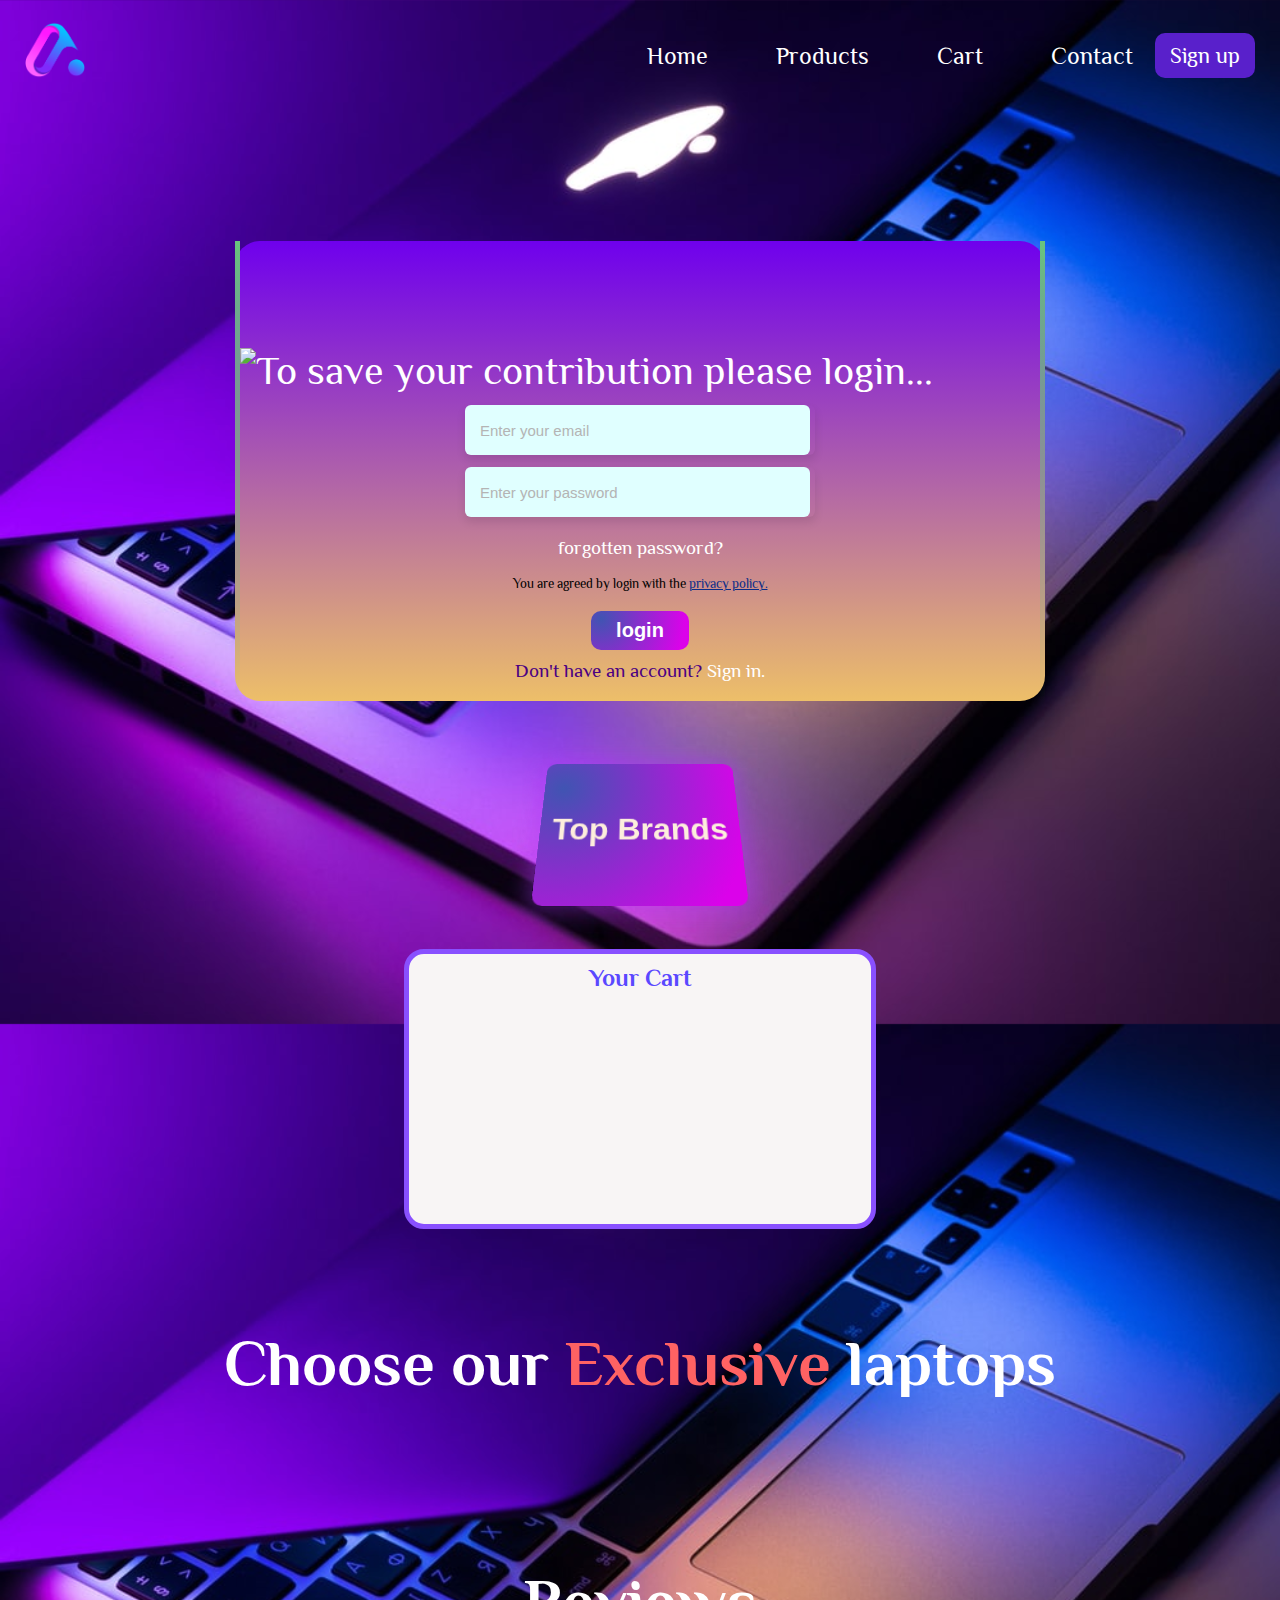
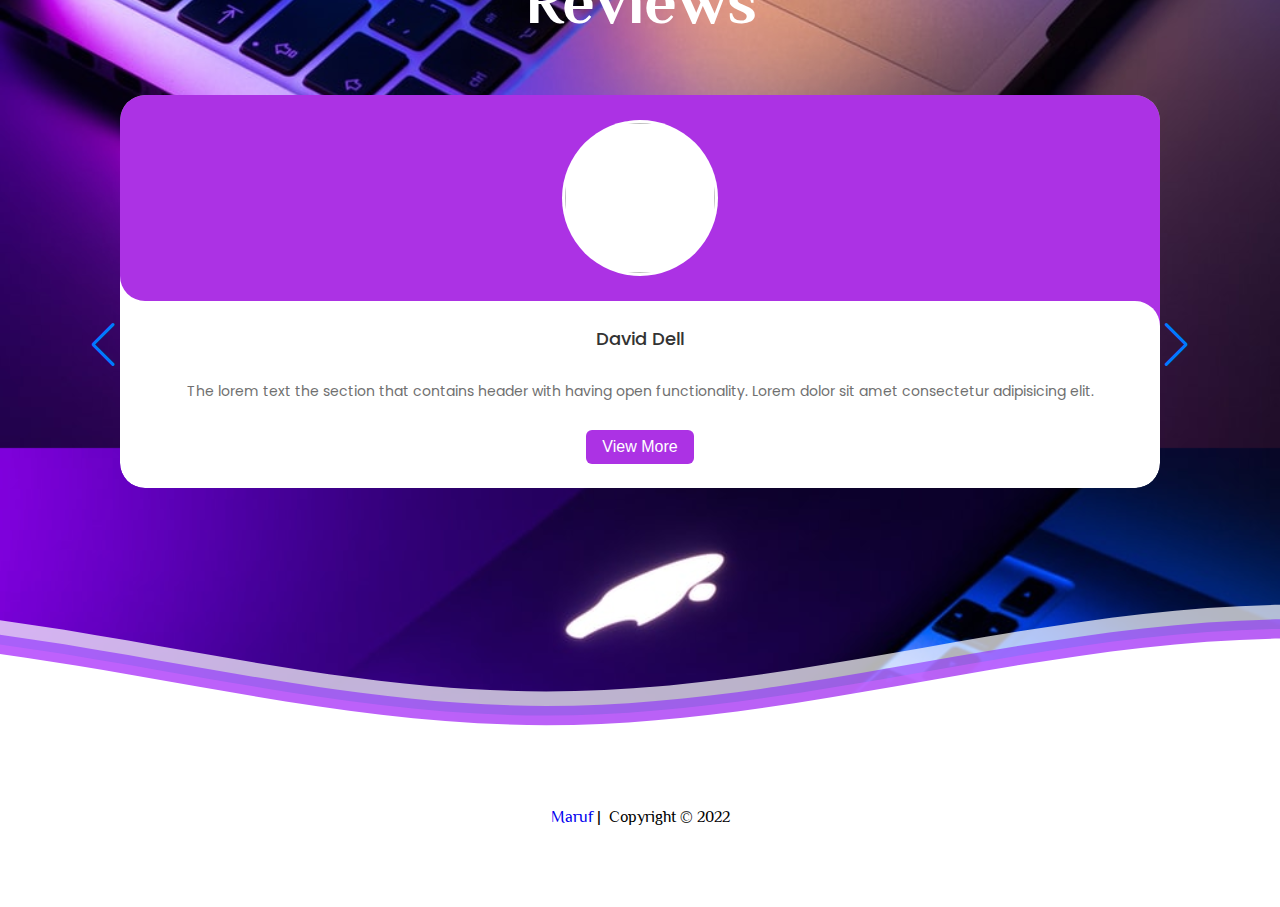
==== commit 91c193f9: "home page card functionality added" ====
--- a/html&css/index.html
+++ b/html&css/index.html
@@ -151,6 +151,14 @@
           </div>
         </div>
       </section>
+      <div class="cart-container">
+        <h1 class="cart-heading">Your Cart</h1>
+        <div id="carts" class="carts">
+          <p id="empty-cart" class="empty">
+            You haven't add any product in your cart.
+          </p>
+        </div>
+      </div>
       <h1 class="product-heading">
         Choose our <span class="special-color">Exclusive</span> laptops
       </h1>
@@ -352,7 +360,6 @@
           <div class="swiper-pagination"></div>
         </div>
       </section>
-
       <!------------------------------- footer --------------------------------------------->
       <!--Waves Container-->
       <div class="dewo">
--- a/html&css/style.css
+++ b/html&css/style.css
@@ -1,11 +1,21 @@
 @import url("https://fonts.googleapis.com/css2?family=Josefin+Sans:wght@300;400;700&family=Philosopher:wght@400;700&display=swap");
-
+@import url("https://fonts.googleapis.com/css2?family=Poppins:wght@300;400;500;600&display=swap");
+
+/* * {
+  margin: 0;
+  padding: 0;
+  box-sizing: border-box;
+  font-family: Josefin Sans;
+} */
 html,
 body {
   background-image: url(bg.jpg);
   background-size: contain;
   margin: 0;
-}
+  padding: 0;
+  box-sizing: border-box;
+}
+
 .navbar {
   font-family: Philosopher;
   padding: 20px 25px;
@@ -71,16 +81,16 @@
   justify-content: center;
   align-items: center;
   font-family: "Philosopher", sans-serif;
-  /* color: rgba(136, 33, 255, 0.568); */
 }
 .lock-icon {
-  width: 150px;
+  width: 200px;
   margin: 0;
   padding: 0;
 }
 .login-heading {
   font-size: 2.5rem;
   color: #ffffff;
+  width: 800px;
 }
 .login-heading-mbl {
   display: none;
@@ -88,16 +98,18 @@
 .login {
   display: flex;
   flex-direction: column;
-  justify-content: center;
-  align-items: center;
-  margin-top: 50px;
-  padding: 25px 0 45px 0;
-  border-width: 6px;
+  justify-content: flex-end;
+  align-items: center;
+  margin-top: 130px;
+  padding: 40px 0px 20px 0;
+  border-width: 5px;
   border-style: solid;
-  background-color: #5920cb;
+  background: linear-gradient(#6f00ed, #edbf69);
   border-radius: 25px;
-  border-image: linear-gradient(to bottom, #e0ffff, rgba(0, 0, 0, 0)) 1 100%;
-  /* order: 2; */
+  border-image: linear-gradient(to bottom, #6ac47e, rgba(0, 0, 0, 0)) 1 100%;
+  border-top: none;
+  border-bottom: none;
+  height: 400px;
 }
 h1 {
   font-size: 4rem;
@@ -190,28 +202,33 @@
 
 /* =================== */
 .button {
-  background: linear-gradient(-225deg, #ac32e4 0%, #7918f2 48%, #4801ff 100%);
+  background: radial-gradient(
+    circle at 10% 20%,
+    rgb(64, 84, 178) 0%,
+    rgb(219, 2, 234) 90%
+  );
   display: flex;
   gap: 5px;
-  padding: 10px 20px;
+  padding: 8px 10px;
   border-radius: 10px;
   color: white;
   font-size: 20px;
   font-weight: 700;
   transition: 0.2s;
+  cursor: pointer;
   border: none;
-  margin: 30px 0 15px 0;
+  margin: 30px 0 10px 0;
 }
 .button:hover {
-  background: radial-gradient(
-    circle at 10% 20%,
-    rgb(64, 84, 178) 0%,
-    rgb(219, 2, 234) 90%
-  );
+  background: linear-gradient(-225deg, #ac32e4 0%, #7918f2 48%, #4801ff 100%);
   color: white;
 }
 .button:active {
   transform: translate(-5px, 5px);
+}
+.btn-login {
+  margin: 10px 0 10px 0;
+  padding: 8px 25px;
 }
 .auth-link {
   margin: 8px;
@@ -219,20 +236,76 @@
   color: #ffffff;
   font-weight: 500;
 }
-.colour-black {
-  color: black;
+.privacy-policy {
+  padding: 10px;
+}
+.policy-color {
+  color: #0b2c88;
+  cursor: pointer;
+  text-decoration: underline;
+}
+.forgot-signin {
+  color: indigo;
 }
 a {
   text-decoration: none;
 }
-.module {
+/* -----------------------------cart --------------------- */
+.cart-container {
+  background: #f8f5f5;
+  height: 250px;
+  width: 442px;
+  margin: 40px 10px;
+  padding: 10px;
+  border-radius: 20px;
+  display: flex;
+  flex-direction: column;
+  align-items: center;
+  overflow-y: scroll;
+  border: 5px solid #8950ff;
+}
+.cart-heading {
+  font-size: 24px;
+  padding: 0;
+  margin: 0;
+  color: rgb(90, 72, 255);
+}
+.cart {
+  display: flex;
+  justify-content: flex-start;
+  align-items: center;
+  font-family: Josefin Sans;
+  margin: 10px auto;
+  box-shadow: 2px 1px 50px -2px rgba(121, 50, 252, 0.21);
+  gap: 15px;
+  border-radius: 20px;
+  padding: 10px;
+  background: white;
+}
+.cart-img {
+  width: 150px;
+  border-radius: 20px;
+}
+.cart-text {
+  font-size: 18px;
+  line-height: 0.5;
+}
+.dlt-icon {
+  width: 30px;
+  margin: 0 0 0 auto;
+}
+.empty {
+  display: none;
+}
+
+/* ------------------------------------------------------------- */
+.product-module {
   font-family: "Josefin Sans", sans-serif;
   max-width: 380px;
   padding: 1rem;
   border-width: 3px;
-  border-image: linear-gradient(to bottom, rgb(0, 255, 221), rgba(1, 0, 0, 0)) 1
-    100%;
   height: 250px;
+  /* line-height: 2; */
 }
 .container {
   max-width: 1200px;
@@ -272,7 +345,7 @@
   width: 280px;
   height: 225px;
   border-radius: 23px;
-  box-shadow: rgb(222, 184, 248) 0px 0px 0px 0px;
+  box-shadow: rgb(222, 184, 248) 0px 0px 1px 1px;
   background-color: #cdcfd1;
 }
 .Qty-input {
@@ -294,6 +367,7 @@
   color: white;
   background: none;
   font-size: 19px;
+  cursor: pointer;
   border: none;
   list-style: none;
   align-items: center;
@@ -301,6 +375,7 @@
 .reset-product {
   padding: 2px 5px;
   border-radius: 10px;
+  cursor: pointer;
   list-style: none;
   align-items: center;
   background: rgb(247, 39, 39);
@@ -399,26 +474,18 @@
 }
 .lefter {
   transform: translateX(-60px) translateZ(-50px) rotateY(-10deg);
-  /* background-image: url(https://cdn3.iconfinder.com/data/icons/other-icons/48/organization-512.png); */
   background-image: url(bg.jpg);
 }
 .left {
   transform: translateX(-30px) translateZ(-25px) rotateY(-5deg);
-  /* background-image: url(https://cdn3.iconfinder.com/data/icons/other-icons/48/creative_draw-512.png); */
   background-image: url(img/lp4.jpg);
 }
-/* .center {
-  opacity: 1;
-  background-image: url(img/lp5.jpg);
-} */
 .right {
   transform: translateX(30px) translateZ(-25px) rotateY(5deg);
-  /* background-image: url(https://cdn3.iconfinder.com/data/icons/other-icons/48/cloud_weather-512.png); */
   background-image: url(img/lp5.jpg);
 }
 .righter {
   transform: translateX(60px) translateZ(-50px) rotateY(10deg);
-  /* background-image: url(https://cdn3.iconfinder.com/data/icons/other-icons/48/search-512.png); */
   background-image: url(img/lp3.jpg);
 }
 .explainer {
@@ -440,6 +507,119 @@
   text-align: center;
 }
 
+/* ------------------------------review section------------------------------- */
+
+.review-section {
+  width: 100vw;
+  font-family: "Poppins", sans-serif;
+}
+.slide-container {
+  height: 500px;
+  max-width: 1120px;
+  width: 100%;
+  padding: 40px 0;
+}
+.slide-content {
+  margin: 0 40px;
+  overflow: hidden;
+  border-radius: 25px;
+}
+.card {
+  border-radius: 25px;
+  background-color: #fff;
+}
+.image-content,
+.card-content {
+  display: flex;
+  flex-direction: column;
+  align-items: center;
+  padding: 10px 14px;
+}
+.image-content {
+  position: relative;
+  row-gap: 5px;
+  padding: 25px 0;
+}
+.overlay {
+  position: absolute;
+  left: 0;
+  top: 0;
+  height: 100%;
+  width: 100%;
+  /* background-color: #4070f4; */
+  background-color: #ac32e4;
+  border-radius: 25px 25px 0 25px;
+}
+.overlay::before,
+.overlay::after {
+  content: "";
+  position: absolute;
+  right: 0;
+  bottom: -40px;
+  height: 40px;
+  width: 40px;
+  background-color: #ac32e4;
+}
+.overlay::after {
+  border-radius: 0 25px 0 0;
+  background-color: #fff;
+}
+.card-image {
+  position: relative;
+  height: 150px;
+  width: 150px;
+  border-radius: 50%;
+  background: #fff;
+  padding: 3px;
+}
+.card-image .card-img {
+  height: 100%;
+  width: 100%;
+  object-fit: cover;
+  border-radius: 50%;
+}
+.name {
+  font-size: 18px;
+  font-weight: 500;
+  color: #333;
+}
+.description {
+  font-size: 14px;
+  color: #707070;
+  text-align: center;
+}
+.button-rvw {
+  border: none;
+  font-size: 16px;
+  color: #fff;
+  padding: 8px 16px;
+  background-color: #ac32e4;
+  border-radius: 6px;
+  margin: 14px;
+  cursor: pointer;
+  transition: all 0.3s ease;
+}
+.button-rvw:hover {
+  background: #992bcc;
+}
+.swiper-navBtn::before,
+.swiper-navBtn::after {
+  font-size: 35px;
+}
+.swiper-button-next {
+  right: 0;
+}
+.swiper-button-prev {
+  left: 0;
+}
+.swiper-pagination-bullet {
+  background-color: #6e93f7;
+  opacity: 1;
+}
+.swiper-pagination-bullet-active {
+  background-color: #4070f4;
+}
+
 /* ------------------------------------------footer--------------------------- */
 .dewo {
   width: 100%;
@@ -501,6 +681,7 @@
 /*-----------------------------------------------
  responsive 
  ----------------------------------------------*/
+
 @media only screen and (max-width: 644px) {
   body {
     background-image: url(img/lp-0.jpg);
@@ -514,13 +695,13 @@
   }
   .nav-btn-flex-column {
     flex-direction: column;
-    justify-content: center;
+    justify-content: space-evenly;
     align-items: center;
   }
   .right-nav {
     position: fixed;
     height: 100vh;
-    background: #ff34fff8;
+    background: #6f00ed;
     top: 0px;
     padding: 0rem 5rem;
     z-index: 1;
@@ -533,7 +714,7 @@
   .nav-item {
     margin-bottom: 30px;
   }
-  /* ----------hambergar menu */
+  /* ----------hamburger menu */
 
   .menu {
     background-color: transparent;
@@ -588,26 +769,30 @@
   }
   /* /-----------------*  */
 
+  .lock-icon {
+    width: 170px;
+    margin-bottom: 10px;
+  }
   .login {
-    margin-top: 0px;
-    /* order: 2; */
-    background: none;
-    padding: 0px 0 45px 0;
+    margin-top: 85px;
+    padding: 30px 0;
+    border: none;
+    width: 366px;
   }
   .input-field {
     width: 300px;
-  }
-  .colour-black {
+    height: 45px;
+  }
+  .privacy-color {
     color: lightcyan;
   }
   .auth-link {
-    color: #a65eff;
-  }
-  .login-heading {
-    font-size: 1.2rem;
+    /* color: #a65eff; */
+    font-size: 1rem;
   }
   .login-heading-mbl {
     display: block;
+    width: 450px;
   }
   .login-heading-pc {
     display: none;
@@ -636,12 +821,13 @@
   .container {
     grid-template-columns: repeat(1, 1fr);
   }
-  .module {
+  .product-module {
     padding: 1rem;
     margin: 0 1rem;
+    border-image: none;
   }
   .button {
-    width: 180px;
+    /* width: 180px; */
     justify-content: center;
   }
   .product {
@@ -688,6 +874,14 @@
     font-weight: 600;
     font-size: 1.6rem;
   }
+
+  /* review section responsive */
+  .slide-content {
+    margin: 0 10px;
+  }
+  .swiper-navBtn {
+    display: none;
+  }
   /* -----------footer------------------- */
   .waves {
     height: 40px;
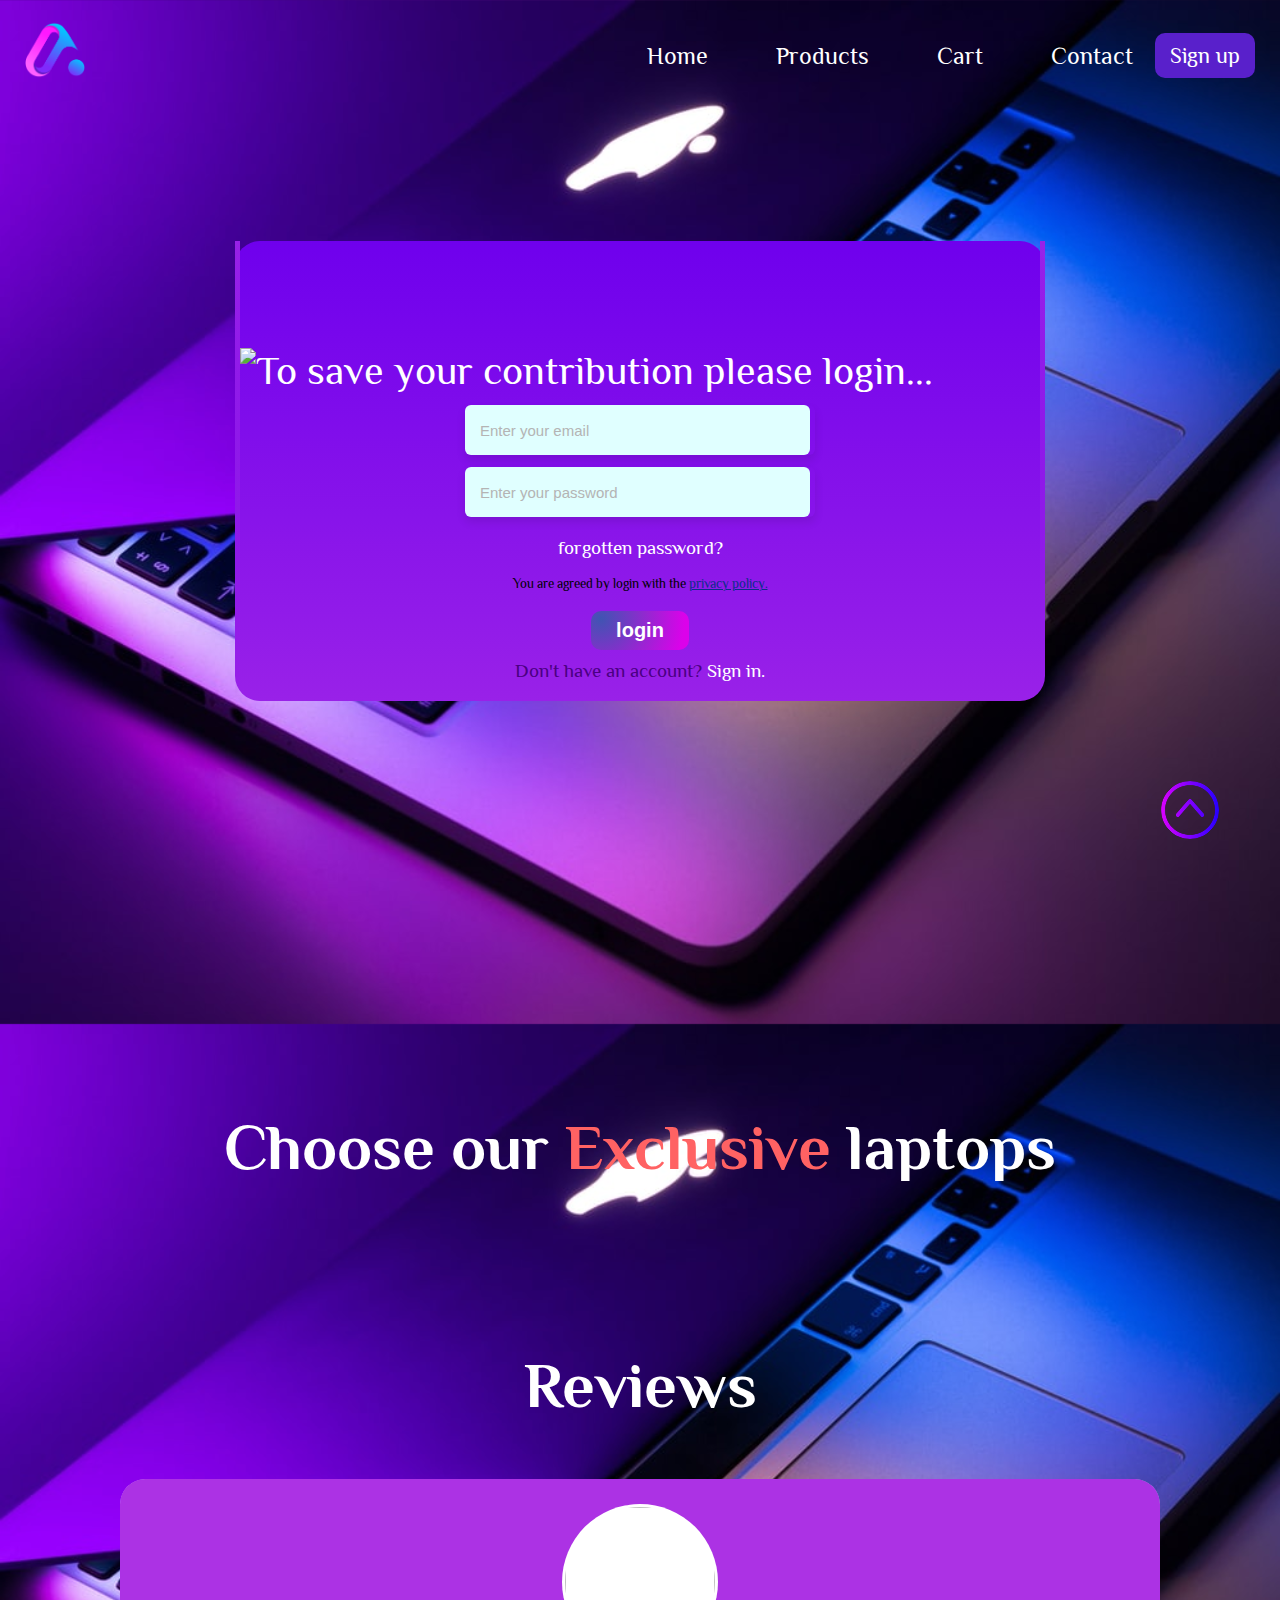
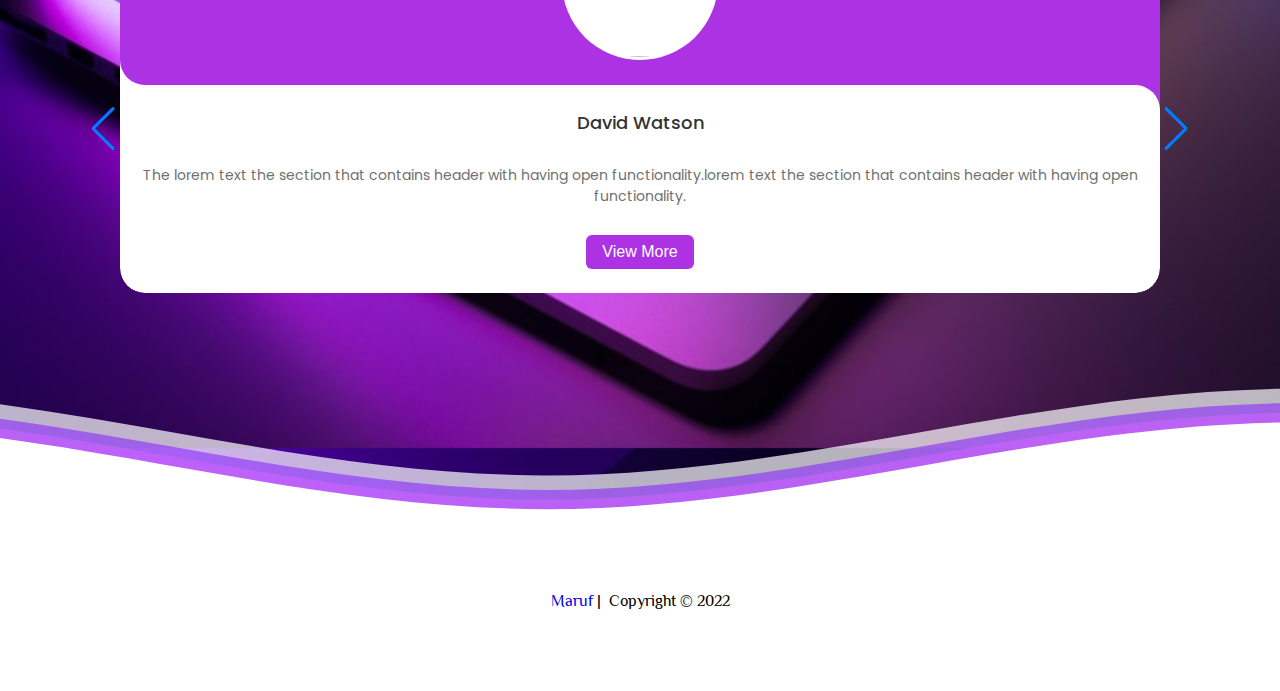
==== commit af808ad2: "cart daynamic quantity function impliment" ====
--- a/html&css/index.html
+++ b/html&css/index.html
@@ -27,15 +27,17 @@
       rel="stylesheet"
       href="https://cdn.jsdelivr.net/npm/swiper@8/swiper-bundle.min.css"
     />
+    <!-- AOS -->
+    <link rel="stylesheet" href="https://unpkg.com/aos@next/dist/aos.css" />
 
     <!--review CSS -->
     <!-- <link rel="stylesheet" href="review.css" /> -->
   </head>
   <body>
     <header>
-      <nav class="navbar">
+      <nav id="nav-bar" class="navbar">
         <div>
-          <img class="nav-img" src="img/logo.png" alt="" />
+          <img id="home" class="nav-img" src="img/logo.png" alt="" />
         </div>
         <div>
           <!-- ham bargar menu -->
@@ -82,7 +84,7 @@
           src="https://readme-typing-svg.herokuapp.com?font=Philosopher&size=22&pause=500&color=FFFFFF&center=true&vCenter=true&width=460&height=50&lines=To+save+your+contribution+please+login;Next+time+you+can+access+it+easily+"
           alt="To save your contribution please login..."
         />
-        <!-- Email input----- -->
+        <!-- Email input------->
         <div>
           <div class="input-field">
             <input
@@ -103,6 +105,7 @@
               title="Must contain at least one number and one uppercase and lowercase letter, and at least 8 or more characters"
               required
             />
+
             <i class="uil uil-check-circle" id="passOk"></i>
           </div>
         </div>
@@ -121,7 +124,7 @@
           You are agreed by login with the
           <span class="policy-color"> privacy policy.</span>
         </small>
-        <button class="button btn-login">login</button>
+        <button id="loginBtn" class="button btn-login">login</button>
         <div>
           <a class="auth-link" href=""
             ><span class="forgot-signin"> Don't have an account? </span> Sign
@@ -132,47 +135,64 @@
       <div>
         <h2 class="brand-heading-mbl">Top Brands</h2>
       </div>
-      <section class="extra-section">
-        <div class="all">
-          <div class="lefter">
-            <div class="text">APPLE</div>
+
+      <div
+        id="extra-section"
+        data-aos="fade-up"
+        data-aos-anchor-placement="bottom-bottom"
+      >
+        <div class="extra-section">
+          <div class="all">
+            <div id="apple" onclick="topBrands('Apple')" class="lefter">
+              <div class="text">APPLE</div>
+            </div>
+            <div id="hp" onclick="topBrands('HP')" class="left">
+              <div class="text">HP</div>
+            </div>
+            <div class="center">
+              <div class="explainer"><span>Top Brands</span></div>
+            </div>
+            <div id="asus" onclick="topBrands('ASUS')" class="right">
+              <div class="text">ASUS</div>
+            </div>
+            <div id="lenovo" onclick="topBrands('LENOVO')" class="righter">
+              <div class="text nf">LENOVO</div>
+            </div>
           </div>
-          <div class="left">
-            <div class="text">HP</div>
-          </div>
-          <div class="center">
-            <div class="explainer"><span>Top Brands</span></div>
-          </div>
-          <div class="right">
-            <div class="text">ASUS</div>
-          </div>
-          <div class="righter">
-            <div class="text nf">LENOVO</div>
-          </div>
-        </div>
-      </section>
-      <div class="cart-container">
-        <h1 class="cart-heading">Your Cart</h1>
-        <div id="carts" class="carts">
-          <p id="empty-cart" class="empty">
-            You haven't add any product in your cart.
-          </p>
-        </div>
-      </div>
-      <h1 class="product-heading">
-        Choose our <span class="special-color">Exclusive</span> laptops
-      </h1>
-      <div>
-        <div id="productParent" class="container"></div>
+        </div>
+      </div>
+      <img
+        onclick="goHome()"
+        class="backHome"
+        src="img/go-up-icon.svg"
+        alt=""
+      />
+      <div id="cart-section" class="cart-container">
+        <h1 class="cart-heading">CART</h1>
+        <div id="carts" class="carts"></div>
+        <button class="btn">Place Order</button>
+      </div>
+      <!-- top brands product -->
+      <div id="topProductSection">
+        <h1 class="product-heading">Top Brand Products</h1>
+        <div id="topProducts" class="container"></div>
+      </div>
+
+      <!-- average product -->
+      <div id="productSection">
+        <h1 class="product-heading">
+          Choose our <span class="special-color">Exclusive</span> laptops
+        </h1>
+        <div id="AverageProducts" class="container"></div>
       </div>
 
       <!-- -----------------------review section-------------------- -->
       <h1>Reviews</h1>
-      <section class="review-section">
+      <section id="review" class="review-section">
         <div class="slide-container swiper">
           <div class="slide-content">
-            <div class="card-wrapper swiper-wrapper">
-              <div class="card swiper-slide">
+            <div id="review-parent" class="card-wrapper swiper-wrapper">
+              <!-- <div class="card swiper-slide">
                 <div class="image-content">
                   <span class="overlay"></span>
 
@@ -351,7 +371,7 @@
 
                   <button class="button-rvw">View More</button>
                 </div>
-              </div>
+              </div> -->
             </div>
           </div>
 
@@ -362,7 +382,7 @@
       </section>
       <!------------------------------- footer --------------------------------------------->
       <!--Waves Container-->
-      <div class="dewo">
+      <div id="footer" class="dewo">
         <svg
           class="waves"
           xmlns="http://www.w3.org/2000/svg"
@@ -408,11 +428,17 @@
       </div>
       <!--Waves end-->
     </section>
+    <!-- Aos -->
+    <script src="https://unpkg.com/aos@next/dist/aos.js"></script>
+    <script>
+      AOS.init();
+    </script>
   </body>
   <!-- main js -->
   <script src="script.js"></script>
   <script src="productsQty.js"></script>
   <script src="products.js"></script>
+  <script src="review.js"></script>
 
   <!-- alert -->
   <script src="//cdn.jsdelivr.net/npm/sweetalert2@11"></script>
--- a/html&css/style.css
+++ b/html&css/style.css
@@ -1,5 +1,4 @@
-@import url("https://fonts.googleapis.com/css2?family=Josefin+Sans:wght@300;400;700&family=Philosopher:wght@400;700&display=swap");
-@import url("https://fonts.googleapis.com/css2?family=Poppins:wght@300;400;500;600&display=swap");
+@import url("https://fonts.googleapis.com/css2?family=Josefin+Sans:wght@300;400;700&family=Philosopher:wght@400;700&family=Poppins:wght@300;400;500;600&display=swap");
 
 /* * {
   margin: 0;
@@ -104,9 +103,10 @@
   padding: 40px 0px 20px 0;
   border-width: 5px;
   border-style: solid;
-  background: linear-gradient(#6f00ed, #edbf69);
+  background: linear-gradient(#6f00ed, #9921e8);
+
   border-radius: 25px;
-  border-image: linear-gradient(to bottom, #6ac47e, rgba(0, 0, 0, 0)) 1 100%;
+  border-image: linear-gradient(to bottom, #9921e8, rgba(0, 0, 0, 0)) 1 100%;
   border-top: none;
   border-bottom: none;
   height: 400px;
@@ -250,11 +250,22 @@
 a {
   text-decoration: none;
 }
+/* .go-up-parent {
+  position: relative;
+} */
+.backHome {
+  background: transparent;
+  width: 60px;
+  position: fixed;
+  bottom: 60px;
+  right: 60px;
+  z-index: 6;
+}
 /* -----------------------------cart --------------------- */
 .cart-container {
   background: #f8f5f5;
-  height: 250px;
-  width: 442px;
+  max-height: 250px;
+  width: 60vw;
   margin: 40px 10px;
   padding: 10px;
   border-radius: 20px;
@@ -263,6 +274,13 @@
   align-items: center;
   overflow-y: scroll;
   border: 5px solid #8950ff;
+}
+.carts {
+  display: flex;
+  flex-wrap: wrap;
+  gap: 10px;
+  justify-content: space-evenly;
+  align-items: center;
 }
 .cart-heading {
   font-size: 24px;
@@ -274,31 +292,66 @@
   display: flex;
   justify-content: flex-start;
   align-items: center;
-  font-family: Josefin Sans;
-  margin: 10px auto;
+  margin: 10px 0;
   box-shadow: 2px 1px 50px -2px rgba(121, 50, 252, 0.21);
   gap: 15px;
   border-radius: 20px;
   padding: 10px;
   background: white;
+  width: 25vw;
 }
 .cart-img {
-  width: 150px;
-  border-radius: 20px;
+  width: 100px;
+  height: 100%;
+  border-radius: 10px;
+}
+.cart-name {
+  font-size: 16px;
+  line-height: 1;
 }
 .cart-text {
+  font-size: 16px;
+  line-height: 0.5;
+}
+.dlt-icon {
+  width: 25px;
+  margin: 0 0 0 auto;
+}
+.btn {
+  text-decoration: none;
+  background-color: rgb(75, 62, 255);
   font-size: 18px;
-  line-height: 0.5;
-}
-.dlt-icon {
-  width: 30px;
-  margin: 0 0 0 auto;
-}
-.empty {
-  display: none;
-}
-
-/* ------------------------------------------------------------- */
+  font-weight: 600;
+  padding: 10px 15px;
+  color: white;
+  border: none;
+  border-radius: 10px;
+  width: 125px;
+  display: flex;
+  justify-content: center;
+  align-items: center;
+  margin: 10px auto 5px auto;
+  font-family: Philosopher;
+}
+.swal2-popup {
+  width: 22em;
+  font-family: Josefin Sans;
+}
+
+/* scroll effect */
+::-webkit-scrollbar {
+  width: 0px;
+}
+::-webkit-scrollbar-track {
+  box-shadow: inset 0 0 5px grey;
+  border-radius: 10px;
+}
+::-webkit-scrollbar-thumb {
+  background: rgb(90, 72, 255);
+  border-radius: 10px;
+}
+
+/* ---------------------------PRODUCT---------------------------------- */
 .product-module {
   font-family: "Josefin Sans", sans-serif;
   max-width: 380px;
@@ -318,6 +371,9 @@
   margin-bottom: 50px;
   gap: 35px;
 }
+.product-heading {
+  text-align: center;
+}
 .product {
   display: flex;
   flex-direction: column;
@@ -330,6 +386,18 @@
   background-color: lightcyan;
   transition: all 0.4s;
 }
+.top-product {
+  display: flex;
+  flex-direction: column;
+  justify-content: center;
+  align-items: center;
+  min-width: 350px;
+  padding: 15px;
+  border-radius: 25px;
+  /* box-shadow: rgb(207, 140, 252) 0px 0px 3px 0px; */
+  background-color: lightcyan;
+  transition: all 0.4s;
+}
 .product:hover {
   box-shadow: rgb(207, 140, 252) 0px 0px 5px 3px;
   transition: all 0.4s;
@@ -341,7 +409,7 @@
 .product-info {
   font-size: 19px;
 }
-.container .product .box {
+.box {
   width: 280px;
   height: 225px;
   border-radius: 23px;
@@ -385,23 +453,22 @@
   font-size: 28px;
 }
 
-/* -------------
+/* ---------------------------------
 section extra
----------------- */
+------------------------------------ */
 .brand-heading-mbl {
   display: none;
 }
 .extra-section {
   font-family: "Raleway", sans-serif;
   position: relative;
-  background-size: cover;
-  background-repeat: no-repeat;
   height: 100%;
   display: flex;
   justify-content: center;
   align-items: center;
   font-weight: 300;
-  margin-top: 3rem;
+  margin-top: 6rem;
+  margin-bottom: 6rem;
 }
 .all {
   display: flex;
@@ -478,11 +545,11 @@
 }
 .left {
   transform: translateX(-30px) translateZ(-25px) rotateY(-5deg);
-  background-image: url(img/lp4.jpg);
+  background-image: url(https://i.ibb.co/SXtdFNF/lp-12.png);
 }
 .right {
   transform: translateX(30px) translateZ(-25px) rotateY(5deg);
-  background-image: url(img/lp5.jpg);
+  background-image: url(https://i.ibb.co/C1s3jN8/lp-11.png);
 }
 .righter {
   transform: translateX(60px) translateZ(-50px) rotateY(10deg);
@@ -767,6 +834,12 @@
     stroke-dashoffset: -134;
     stroke-width: 6;
   }
+
+  .backHome {
+    width: 30px;
+    bottom: 50px;
+    right: 30px;
+  }
   /* /-----------------*  */
 
   .lock-icon {
@@ -814,12 +887,14 @@
   }
 
   .product-heading {
-    font-size: 3rem;
+    font-size: 2.5rem;
     text-align: center;
-    padding: 0.5rem;
+    /* padding: 0.5rem; */
+    margin-top: 0;
   }
   .container {
     grid-template-columns: repeat(1, 1fr);
+    gap: 5px;
   }
   .product-module {
     padding: 1rem;
@@ -843,6 +918,7 @@
   }
   .extra-section {
     margin-top: 0;
+    margin-bottom: 0;
   }
   .all {
     flex-direction: column;
@@ -851,6 +927,8 @@
     display: grid;
     grid-template-columns: repeat(2, 1fr);
     align-items: center;
+    margin-top: 1rem;
+    margin-bottom: 1rem;
   }
   .left,
   .right,
@@ -875,6 +953,23 @@
     font-size: 1.6rem;
   }
 
+  /* cart responsive */
+  .cart-container {
+    width: 90vw;
+  }
+  .cart {
+    width: 81vw;
+    margin: 10px auto;
+  }
+  .cart-text {
+    font-size: 14px;
+    line-height: 0.5;
+  }
+  .dlt-icon {
+    width: 20px;
+    /* margin: 0 0 0 auto; */
+  }
+
   /* review section responsive */
   .slide-content {
     margin: 0 10px;
